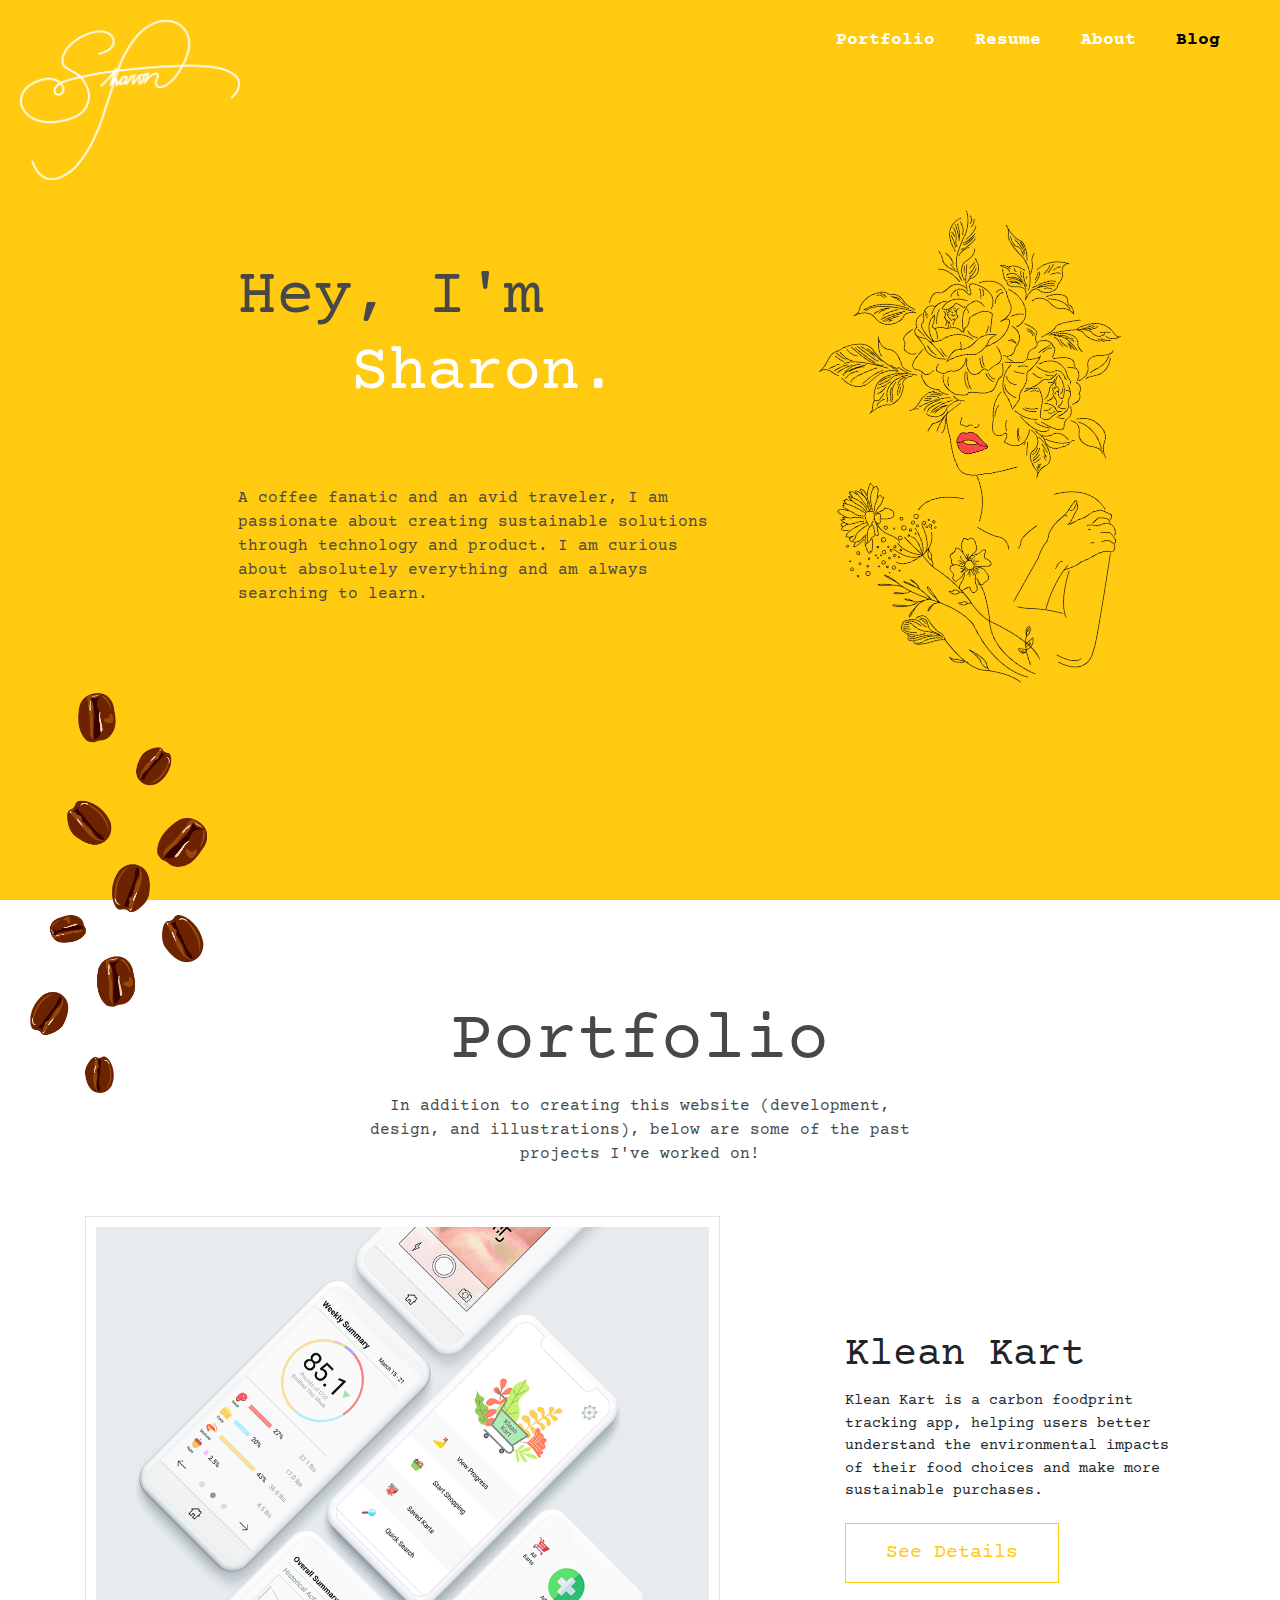
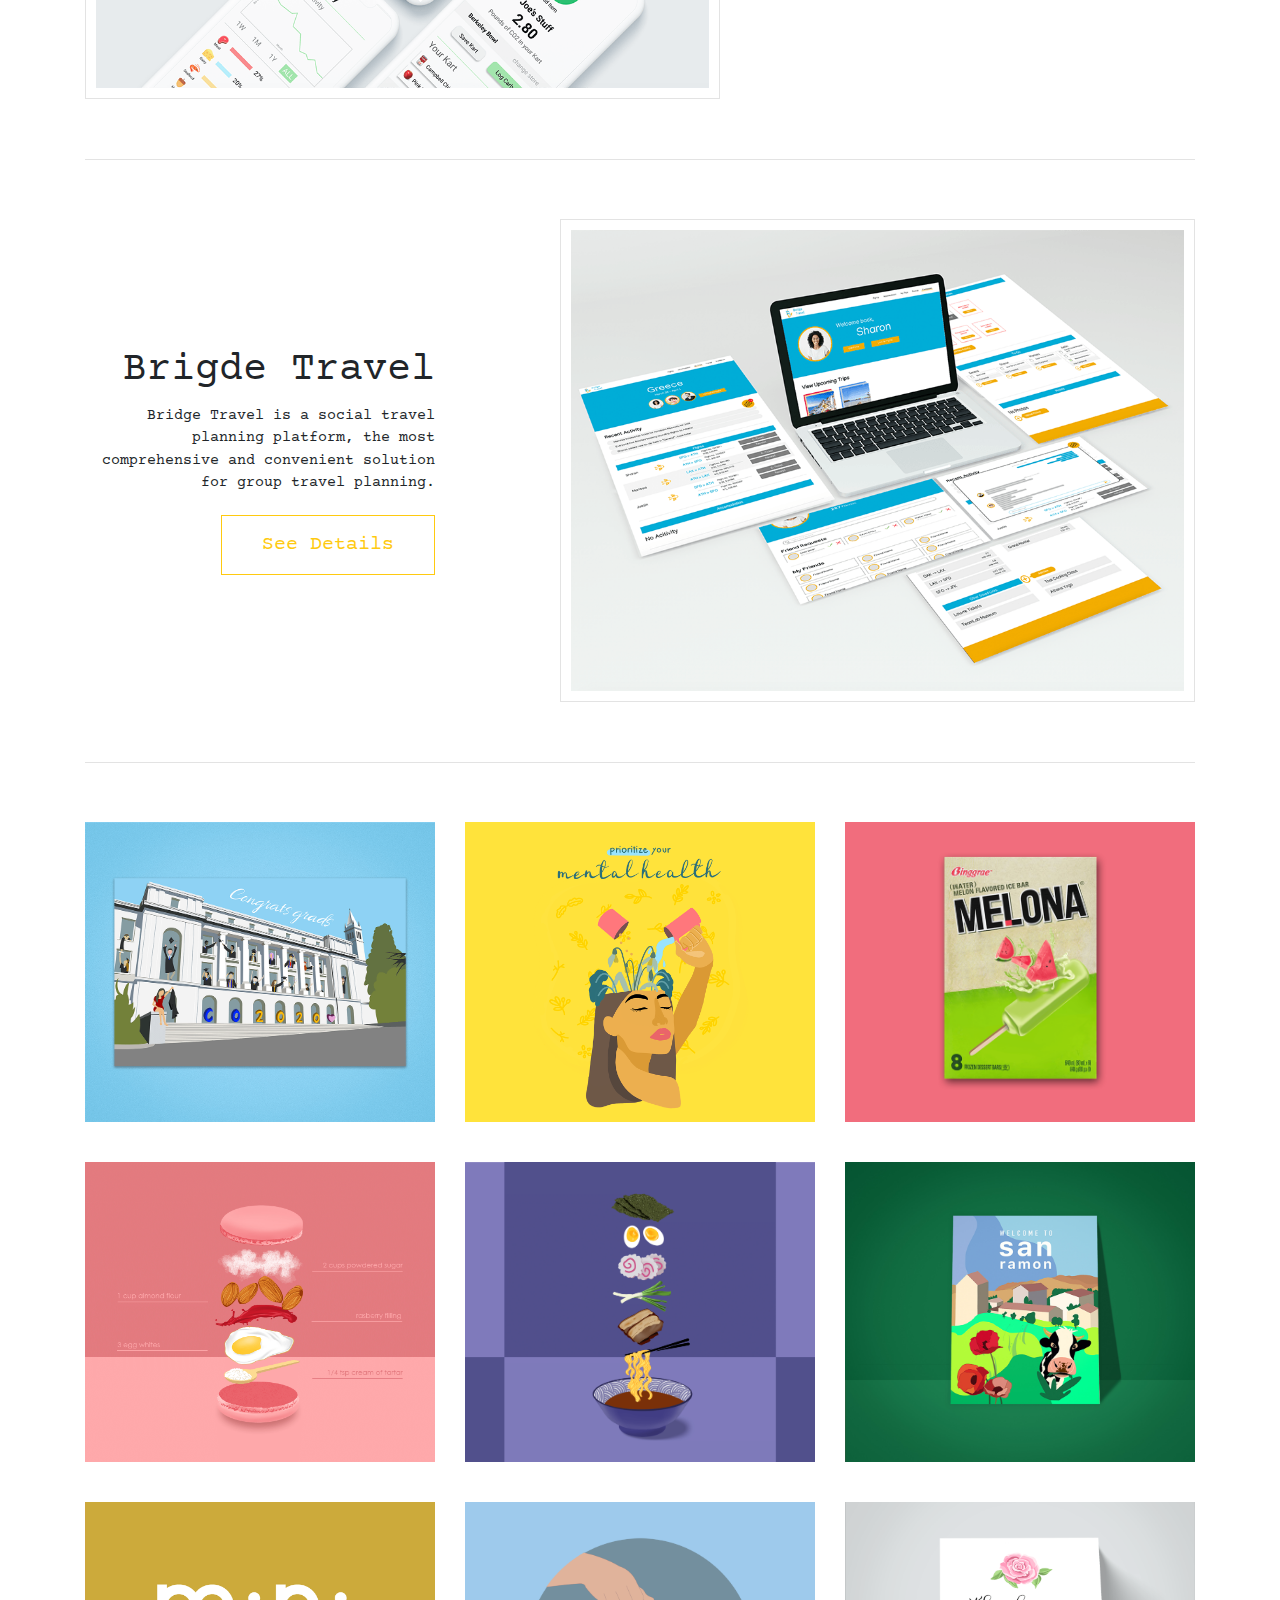
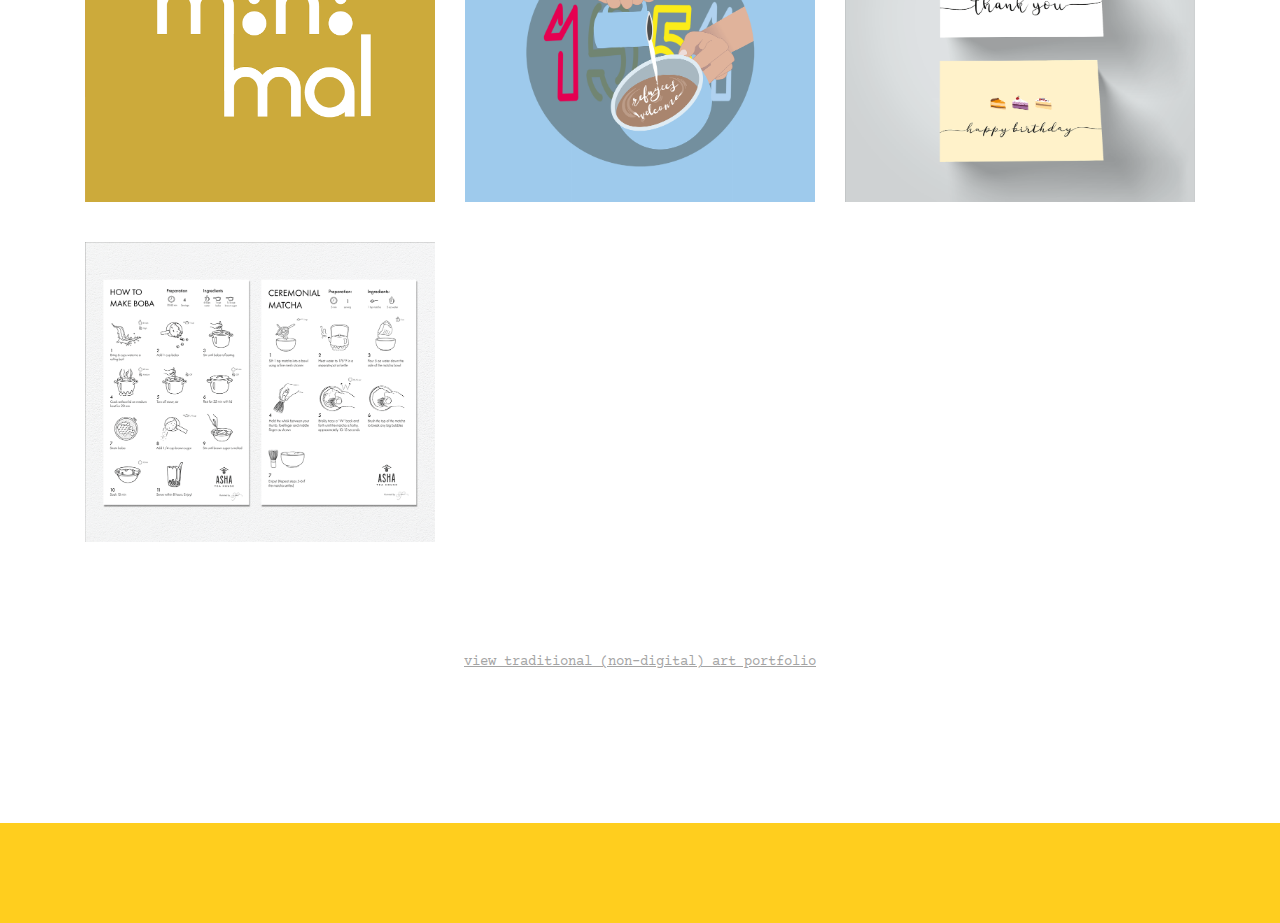
==== index.html @ 419890df "added blog link" ====
<DOCTYPE html>
  <html>
    <head>
      <!-- Global site tag (gtag.js) - Google Analytics -->
      <script async src="https://www.googletagmanager.com/gtag/js?id=UA-168068689-1"></script>
      <script>
        window.dataLayer = window.dataLayer || [];
        function gtag(){dataLayer.push(arguments);}
        gtag('js', new Date());

        gtag('config', 'UA-168068689-1');
      </script>

      <meta name="viewport" content="width=device-width, initial-scale=1.0">

      <link rel="icon" href="favicon.ico" type="image/x-icon">
      <link rel="stylesheet" href="style.css" type="text/css">

      <link href="https://fonts.googleapis.com/css2?family=Courier+Prime&display=swap" rel="stylesheet">
      <!-- font-family: 'Courier Prime', monospace; -->
      <link href="https://fonts.googleapis.com/css?family=Lustria&display=swap" rel="stylesheet">

      <link rel = "stylesheet" href = "https://maxcdn.bootstrapcdn.com/bootstrap/4.4.1/css/bootstrap.min.css">
      <script src="https://ajax.googleapis.com/ajax/libs/jquery/3.3.1/jquery.min.js"></script>
      <script src="app.js"></script>
      <title>Sharon Ye - Design Portfolio</title>
      <meta name="description" content="View Sharon Ye's projects, graphic designs, personal portfolio. Contact Sharon if your business needs design/consulting help! .Berkeley.NYC."/>
      <meta name="robots" content="noodp,noydir" />

    </head>
    <body>
      <a href = "./index.html" style="position: fixed; z-index: 200;"><img src="./images/cursivename.png" class = "cursivename"></a>

      <nav class="navbar navbar-dark fixed-top navbar-expand-md" style="background-color: #FFCA10; margin: 0; padding: 0; align-items: start; right:0;z-index:100;">
        <button class="navbar-toggler ml-auto justify-content-end" style="padding-top:1rem;padding-right:2rem; " type="button" data-toggle="collapse" data-target="#navbarNav" aria-controls="navbarNav" aria-expanded="false" aria-label="Toggle navigation">
            <span class="navbar-toggler-icon"></span>
        </button>
        <div class="navbar-collapse collapse w-100 justify-content-end collapseclass" id="navbarNav" style="padding-right:2rem; padding-left: 2rem; padding-top:1rem;background: #FFCA10; text-align: right;">
          <a href = "./index.html" class = "nav-item nav-link"><h3 class = "nav" style="justify-content: center;"> <span class="underline--magical"> Portfolio </span> </h3></a>
          <div class="dropdown-divider"></div>
          <a href = "./resume.html" class = "nav-item nav-link"><h3 class = "nav" style="justify-content: center;"> <span class="underline--magical"> Resume </span> </h3></a>
          <div class="dropdown-divider"></div>
          <a href = "./about.html" class = "nav-item nav-link"><h3 class = "nav" style="justify-content: center;"> <span class="underline--magical"> About </span> </h3></a>
          <div class="dropdown-divider"></div>
          <!-- <a href = "./blog.html" class = "nav-item nav-link active"><h3 class = "nav" style="justify-content: center;"> <span class="underline--magical"> Blog </span> </h3></a> -->
          <a href = "https://medium.com/@marketmate" target="_blank" class = "nav-item nav-link active"><h3 class = "nav nav_black" style="justify-content: center;"> <span class="underline--magical"> Blog </span> </h3></a>
          <div class="dropdown-divider"></div>
        </div>
      </nav>

      <div class="container-fluid landing">

        <div class="row landingrow">
          <div class="col-lg-2 col-xs-12"><br><br><br><br></div>
          <div class="col-lg-5 col-xs-12 resumewords">
            <h1 class = "landingtitle">Hey, I'm</h1>

            <div class = "changers">
              <span class="word">Sharon.</span>
              <span class="word">innovative.</span>
              <span class="word">creative.</span>
              <span class="word">flexible.</span>
            </div>

            <h1 class = "landingtext">A coffee fanatic and an avid traveler, I
              am passionate about creating sustainable solutions through technology and product.
               I am curious about absolutely everything and am
              always searching to learn.
              <br><br>
            </h1>
          </div>
          <div class="col-lg-4 col-xs-12 section_pic flower">
            <img src="./images/flowergirl.png" alt="Line art design of girl covered in flowers" class = "flowergirl">
          </div>
        </div>
      </div>

      <div class="coffee"><img src="./images/coffeebeans.png" alt="coffee beans" class="coffeebeans"></div>

      <div class = "portfolio-title">
        <h1 class = "title-text"> Portfolio </h1>
      </div>

      <div class = "container portfolio">
        <div class = "row portfolio-description">
          <div class = "col-3"></div>
          <div class = "col-6">
            <h1 class = "landingtext" style = "margin-top: 0 !important;"> In addition to creating this website (development, design, and illustrations),
              below are some of the past projects I've worked on!
            </h1>
          </div>
          <div class = "col-3"></div>
        </div>
      </div>



  <!-- THIS IS THE TRIAL THREE COLUMN STUFF -->
  <!-- THIS IS THE TRIAL THREE COLUMN STUFF -->
  <!-- THIS IS THE TRIAL THREE COLUMN STUFF -->

    <div class = "container" style = "margin-top: 2rem;">

      <div class = "row" style = "display: flex; justify-content: center;">
        <div class = "col-7">
          <img src = "./images/kleankart.png" alt="App design for a carbon foodprint tracking application." class = "project_photo">
        </div>
        <div class = "col-1 d-none d-md-block"></div>
        <div class = "col-4 project" style="align-items: flex-start;">
          <h2> Klean Kart </h2>
          <p class = "project_desc"> Klean Kart is a carbon foodprint tracking app,
           helping users better understand the environmental impacts of their food choices and make more
         sustainable purchases. </p>
          <div class="btn-contain">
          	<div class='btn-outline-contain'>
          	  <a class='btn-outline' href='./kleankart.html'>
          	    <span class="btn-outline-inner">See Details</span>
          	    <span class='line-1'></span>
          	    <span class='line-2'></span>
          	    <span class='line-3'></span>
          	    <span class='line-4'></span>
          	  </a>
          	</div>
          </div>
        </div>

        <!-- <div class = "line"></div> -->
      </div>
      <div class = "line"></div>

      <div class = "row" style = "display: flex; justify-content: center;">
        <div class = "col-4 project" style="align-items: flex-end; text-align: right;">
          <h2> Brigde Travel </h2>
          <p class = "project_desc"> Bridge Travel is a social travel planning platform,
            the most comprehensive and convenient solution for group travel planning.
          </p>
          <div class="btn-contain">
            <div class='btn-outline-contain'>
              <a class='btn-outline' href='./bridgetravel.html'>
                <span class="btn-outline-inner">See Details</span>
                <span class='line-1'></span>
                <span class='line-2'></span>
                <span class='line-3'></span>
                <span class='line-4'></span>
              </a>
            </div>
          </div>
        </div>
        <div class = "col-1 d-none d-md-block"></div>

        <div class = "col-7">
          <img src = "./images/bridgetravel.png" alt="Web design for a social travel planning platform." class = "project_photo">
        </div>
      </div>

      <div class = "line"></div>


    </div>

    <div class = "container potfolio_container">

      <div class = "row">
        <div class = "col-lg-4 col-xs-12">
          <img src = "./images/_wheeler.png" alt = "Graduation graphic for the class of 2020,
          who graduated without a ceremony in the midst of a global pandemic. Set in Wheeler Hall, Berekeley, Sharon's alma mater."
          class = "graphics">
        </div>
        <div class = "col-lg-4 col-xs-12">
          <img src = "./images/mentalhealth.png" alt = "Graphic displaying the importance of prioritizing mental health
          and taking time for self-healing." class = "graphics">
        </div>
        <div class = "col-lg-4 col-xs-12">
          <img src = "./images/_melona.png" alt = "The design for the packaging of a watermelon-flavored Melona bar.
          Melona is a brand of ice pops." class = "graphics">
        </div>
      </div>

      <div class = "row">
        <div class = "col-lg-4 col-xs-12">
          <img src = "./images/macarons.png" alt = "Graphic illustration of Sharon's favorite macarons recipe."
          class = "graphics">
        </div>
        <div class = "col-lg-4 col-xs-12">
          <img src = "./images/ramen.png" alt = "Graphic illustration of a ramen bowl." class = "graphics">
        </div>
        <div class = "col-lg-4 col-xs-12">
          <img src = "./images/_sanramon.jpg" alt = "Graphic designed for the City of San Ramon, Sharon's hometown." class = "graphics">
        </div>
      </div>

      <!-- <div class = "row">
        <div class = "col-lg-4 col-xs-12">
          <img src = "./images/stickers.png" alt = "" style = "width: 100%; height: auto; padding-bottom: 2rem;">
        </div>
        <div class = "col-lg-4 col-xs-12">
          <img src = "./images/_1951.png" alt = "" style = "width: 100%; height: auto; padding-bottom: 2rem;">
        </div>
        <div class = "col-lg-4 col-xs-12">
          <img src = "./images/minimal.png" alt = "" style = "width: 100%; height: auto; padding-bottom: 2rem;">
        </div>
      </div> -->

      <div class = "row">
        <div class = "col-lg-4 col-xs-12">
          <img src = "./images/minimal.png" alt = "Typography design of the word MINIMAL." class = "graphics">
        </div>
        <div class = "col-lg-4 col-xs-12">
          <img src = "./images/_1951.png" alt = "Client graphic designed for 1951 Coffee Company." class = "graphics">
        </div>
        <div class = "col-lg-4 col-xs-12">
          <img src = "./images/cards.png" alt = "Designs for Thank You and Happy Birthday cards." class = "graphics">
        </div>
      </div>

      <div class = "row">
        <div class = "col-lg-4 col-xs-12">
          <img src = "./images/asha.png" alt = "Client work for Asha Tea House." class = "graphics">
        </div>
        <!-- <div class = "col-lg-4 col-xs-12">
          <img src = "./images/_1951.png" alt = "Client graphic designed for 1951 Coffee Company."  class = "graphics">
        </div>
        <div class = "col-lg-4 col-xs-12">
          <img src = "./images/cards.png" alt = ""  class = "graphics">
        </div> -->
      </div>


    </div>

  <!-- END TRIAL THREE COLUMN STUFF -->
  <!-- END TRIAL THREE COLUMN STUFF -->
  <!-- END TRIAL THREE COLUMN STUFF -->




      <div class = "container" style = "display: flex; flex-direction: column;">

        <!-- <div class = "row imagerows">
          <div class = "col-8 imagecols">
            <img src = "./images/quarantine.png" class = "portfolio_img">
            <div class="card-body">
              <div class="card-title"> <b class = "imgtitle"> Quarantine in a Nutshell </b><br><br>
                Matcha lattes, hot cheetos, Netflix, Procreate, and other things
                I've been up to during this quarantine.
             </div>
            </div>
          </div>
        </div>

        <div class = "row imagerows">
          <div class = "col-8 imagecols">
            <img src = "./images/kleankart.png" class = "portfolio_img">
            <div class="card-body">
              <div class="card-title"> <b class = "imgtitle"> Klean Kart </b><br><br>
                Klean Kart is a carbon foodprint (carbon emissions from food) tracking app,
                 helping users better understand the environmental impacts of their food choices and make more
               sustainable purchases. <br><br>
               The app leverages Android's Mobile Vision API to scan barcodes of food items in grocery stores. The app
               subsequently identifies the food item and returns its associated carbon footprint. Users can also
               search for similar food items and compare footprints to make more economic choices without sacrifing their particular diet.
               By monitoring their food purchases, users can track how their carbon footprint has changed over time.
             </div>
            </div>
          </div>
        </div>



        <div class = "row imagerows">
          <div class = "col-8 imagecols">
            <img src = "./images/melonapink.jpg" class = "portfolio_img">
            <div class="card-body">
              <div class="card-title"> <b class = "imgtitle"> Watermelona </b><br><br>
                A crossover between a watermelon and a Melona ice cream bar. <br>(I'm surprised there is no
                watermelon flavored Melona bar yet, considering how fitting the name is)
             </div>
            </div>
          </div>
        </div>

        <div class = "row imagerows">
          <div class = "col-8 imagecols">
            <img src = "./images/wheeler.png" class = "portfolio_img">
            <div class="card-body">
              <div class="card-title"> <b class = "imgtitle">Graduation Series (1/2):</b> <br><br>
                -- Class of 2020 at Wheeler Hall, UC Berkeley -- <br><br>
                I wanted to create a graduation series (although only two pieces) to commemorate the end of a
                very important chapter of my life. My last semester in college and graduation was very unusual due to the
                COVID-19 pandemic. In this piece, a bunch of graduates are celebrating while "social-distancing" (hence the
                different windows). The building is Wheeler Hall, an iconic building at UC Berkeley. Of course,
                the camponile, the heart and soul of Berkeley campus, also has to make an appearance (top right).
             </div>
            </div>
          </div>
        </div>

        <div class = "row imagerows">
          <div class = "col-4 imagecols">
            <img src = "./images/grad.png" class = "portfolio_img">
            <div class="card-body">
              <div class="card-title"> <b class = "imgtitle">Graduation Series (2/2):</b> <br><br>
                -- Self Grad Portrait -- <br><br>
                This is a self-portrait of me in my graduation stole, enjoying a nice glass of wine. Go Bears!
              </div>
            </div>
          </div>
          <div class = "col-4 imagecols">
            <img src = "./images/sanramon2.jpg" class = "portfolio_img">
            <div class="card-body">
              <div class="card-title"><b class = "imgtitle">San Ramon</b> <br><br>
                San Ramon is a charming little town of mostly hills, cows, and neighborhoods. There are only a few stores
                and even less entertainment and activities (this is changing recently though!),
                but as the city I grew up in, San Ramon means home. This is a little graphic inspired by a photo
                I took on top of one of the hills.
              </div>
            </div>
          </div>
        </div>

        <div class = "row imagerows">
          <div class = "col-8 imagecols">
            <img src = "./images/bridgetravel.png" class = "portfolio_img">
            <div class="card-body">
              <div class="card-title"> <b class = "imgtitle"> Bridge Travel </b><br><br>
                Bridge Travel is a social travel planning platform. Friends create groups where they can
                compile, coordinate, and collaborate on all travel details (flights, hotels, activities, etc.)
                on one convenient platform. <br><br>
                Current travel planning tools make it difficult to plan group trips. People need to
                coordinate flights, accomodations, activities, itineraries, and everything else across scattered
                conversations and emails. It's also hard to keep each other accountable for booking.
                Bridge Travel is a social platform that solves this problem.
                Plan conveniently with tools such as reminders, to-do lists, ticket compilations,
                group messages, and direct flight/hotel bookings.
             </div>
            </div>
          </div>
        </div>

        <div class = "row imagerows">
          <div class = "col-4 imagecols">
            <img src = "./images/nightowl.png" class = "portfolio_img">
            <div class="card-body">
              <div class="card-title"> <b class = "imgtitle">Morning/Night Series (1/2):</b> <br><br>
                -- Night Owl -- <br><br>
                (my spirit personality)
              </div>
            </div>
          </div>
          <div class = "col-4 imagecols">
            <img src = "./images/earlybird.png" class = "portfolio_img">
            <div class="card-body">
              <div class="card-title"><b class = "imgtitle">Morning/Night Series (2/2):</b> <br><br>
                -- Early Bird -- <br><br>
                (the spirit personality I wish I had)
              </div>
            </div>
          </div>
        </div> -->


        <!-- <div class = "row" id="traditionallink">view my traditional (non-digital) art portfolio</div> -->
        <a href="javascript:;"><div class = "row" id="traditionallink" data-text-swap="hide traditional (non-digital) art portfolio"
        data-text-original="view traditional (non-digital) art portfolio">
        view traditional (non-digital) art portfolio</div></a>
        <div class = "row" id = "trad_show" style="display: none;">
          <div class = "col-1"></div>
          <div class = "col trad_portfolio">
            <img class = "tradart" src = "./images/brushportrait.jpg">
            <img class = "tradart" src = "./images/tree.jpg">
            <img class = "tradart" src = "./images/wave.jpg">
            <img class = "tradart" src = "./images/drip.jpg">
            <img class = "tradart" src = "./images/mist.jpg">
            <img class = "tradart" src = "./images/underwater.jpg">
            <img class = "tradart" src = "./images/sink.jpg">
            <img class = "tradart" src = "./images/bottles.jpg">
          </div>
          <div class = "col-1"></div>

        </div>


      </div>


      <!-- FOOTERRRRRRRRRRR -->
      <div class = "container-fluid footer"></div>

      <script src="https://ajax.googleapis.com/ajax/libs/jquery/3.3.1/jquery.min.js"></script>
      <script src="https://cdnjs.cloudflare.com/ajax/libs/popper.js/1.12.9/umd/popper.min.js"></script>
      <script src="https://maxcdn.bootstrapcdn.com/bootstrap/4.0.0/js/bootstrap.min.js"></script>
    </body>
    <script async src="https://pagead2.googlesyndication.com/pagead/js/adsbygoogle.js?client=ca-pub-4059947701901327"
     crossorigin="anonymous"></script>
  </html>
---- style.css ----
body, html {
  font-family: 'Courier Prime', monospace !important;
  height: 100%;
  scroll-behavior: smooth;
  font-size: 20px;
}

@media all and (min-width: 992px) {
  body, html {
      font-size: 20px;
  }

}


@media all and (max-width: 992px) {
  body, html {
      font-size: 14px;
  }
  .section_pic {
    align-items: center !important;
  }
  .aboutme {
    margin: 5rem 25% 0 25%;
  }
  .resumewords {
    text-align: center;
    margin: 0 25% 0 25%;
  }

}

@media all and (max-width: 768px) {
  body, html {
      font-size: 14px;
  }
  .section_pic {
    align-items: center !important;
    margin: 0 !important;
    /* display: none !important; */
  }
  .flower {
    display: none !important;
  }
  .aboutme {
    margin: 5rem 15% 0 15%;
  }
  .resumewords {
    text-align: center;
    margin: 0 5% 0 5%;
  }
  .landingtitle {
    font-size: 3rem !important;
  }
  .word {
    font-size: 3rem !important;
  }

  .coffee {
    display: none;
  }

  .project_desc {
    display: none;
  }

  .resume_title {
    font-size: 10vw !important;
  }
  .bearpic {
    width: 10rem !important;
    height: 10rem !important;
  }
  .section_titles {
    font-size: 2rem !important;
  }
  .card-body {
    display: none !important;
  }
  .portfolio_img {
      opacity: 1 !important;
  }
  .btn-outline {
    padding: 0.7rem !important;
  }
  .potfolio_container {
    padding-left: 6rem !important;
    padding-right: 6rem !important;
  }

}


p {
  font-size: 0.75rem;
}
/* ~~~~~~~~~~~~~~~~~~~~~~~~ HOME PAGE !! ~~~~~~~~~~~~~~~~~~~~~~~~ */
/* ~~~~~~~~~~~~~~~~~~~~~~~~ HOME PAGE !! ~~~~~~~~~~~~~~~~~~~~~~~~ */
/* ~~~~~~~~~~~~~~~~~~~~~~~~ HOME PAGE !! ~~~~~~~~~~~~~~~~~~~~~~~~ */
/* ~~~~~~~~~~~~~~~~~~~~~~~~ HOME PAGE !! ~~~~~~~~~~~~~~~~~~~~~~~~ */

.landing {
  height: 100%;
  display: flex;
  flex-direction: column;
  background-color: #FFCA10;
  overflow: hidden;
}

.landingrow {
  display: flex;
  align-items: center;
  flex-grow: 1;
  /* max-width: 100%; */
  width: 100% !important;
  align-items: center !important;
  margin: 0 !important
}

.landingtitle {
  /* font-size: 3.5rem; */
  font-size: 5vw;
  color: #484848;
}
.landingtext {
  font-size: 0.8rem;
  color: #484848;
  margin-top: 7rem;
  line-height: 1.2rem;
}

.nav {
  font-size: 0.9rem;
  color: white;
  font-weight: bold;
  transition: 0.3s;
}

.underline--magical {
  background-image: linear-gradient(120deg, #31393C 0%, #31393C 100%);
  background-repeat: no-repeat;
  background-size: 100% 0em;
  background-position: 0 100%;
  transition: background-size 0.25s ease-in;
}
.underline--magical:hover{
  background-size: 100% 20%;
}
.navlinks{
  text-decoration: none;
  color: white;
  margin-right: 2rem;
}

.navlinks:hover{
  text-decoration: none;
  color: white;
}


.cursivename {
  margin-top: 1rem;
  margin-left: 1rem;
  width: 11rem;
  height: auto;
  transition: 0.3s;
}
.flowergirl {
  height: 23.5rem;
  width: auto;
  margin-top: -2.75px;
  margin-left: 1rem;
  -webkit-transform: scaleX(-1);
  transform: rotate(-15deg) scaleX(-1);
}
.coffeebeans{
  height: 20rem;
  margin-top: -100%;
  margin-left: 1.5rem;
}
.coffee{
  position: absolute;
}

/* word that changes */
.letter {
  display: inline-block;
  position: relative;
  float: left;
  transform: translateZ(1.25rem);
  transform-origin: 50% 50% 1.25rem;
}

.letter.out {
  transform: rotateX(90deg);
  transition: transform 0.32s cubic-bezier(0.55, 0.055, 0.675, 0.19);
}

.letter.behind {
  transform: rotateX(-90deg);
}

.letter.in {
  transform: rotateX(0deg);
  transition: transform 0.38s cubic-bezier(0.175, 0.885, 0.32, 1.275);
}
.word {
  position: absolute;
  opacity: 0;
  /* left:0; */
  /* font-size: 4rem; */
  font-size: 5vw;
  color: white;
  margin-top: -1rem;
}
.changers {
  width: 100%;
  text-align: center !important;
  display: flex;
  justify-content: center !important;
}
/* word that changes */

/* ~~~~~~~~~~~~~ END OF LANDING ~~~~~~~~~~~~~ */

.portfolio-title {
  margin-top: 5rem;
  width: 100%;
  display: flex;
  justify-content: center;
}
.title-text {
  font-size: 3.5rem;
  color: #484848;
}
.portfolio-description {
  text-align: center;
}

.portfolio_img {
  max-width: 100%;
  transition: opacity 0.2s ease-in-out;
}

.graphics {
  width: 100%;
  height: auto;
  padding-bottom: 2rem;
}

.card-body::-webkit-scrollbar {
    display: none;
}

.imagerows {
  display: flex;
  justify-content: center;
  margin-top: 1.5rem;
  margin-right: 0 !important;
}

.imagecols {
  display: flex;
  align-items: flex-start;
}

.imagecols2 {
  display: flex;
  flex-direction: column;
}

.card-body {
    display: flex;
    position: absolute;
    justify-content: center;
    /* margin-left: -100%; */
    height: 100%;
    text-align: center;
    overflow-y: scroll;
    overflow-x: hidden;
}

.card-title {
    font-size: 0.75rem;
    color: #4d4d4d;
    visibility: hidden;
    transition-delay: 0s;
    height: 100%;
    /* overflow: scroll; */
    padding: 2.5rem;
}


.imagecols:hover .portfolio_img {
    opacity: .2;
}

.imagecols:hover .card-body .card-title {
    visibility: visible;
    transition-delay: 0.25s;
}

.imgtitle {
  font-size: 1.25rem !important;
}

#traditionallink {
  font-size: .7rem;
  color: #A4A4A4;
  margin-top: 3.5rem;
  display: flex;
  justify-content: center;
  text-decoration: underline;
}

.trad_portfolio {
  display: flex;
  flex-wrap: wrap;
  justify-content: center;
}
.tradart {
  height: 9rem;
  margin: 0.3rem;
}




.project {
  display: flex;
  flex-direction: column;
  justify-content: center;
}
.project_photo {
  /* box-shadow: 0 4px 8px 0 rgba(0, 0, 0, 0.2), 0 6px 20px 0 rgba(0, 0, 0, 0.19); */
  border: 1px solid #E3E3E3;
  padding: 0.5rem;
  width: 100%;
  height: auto;
}
.line {
  width: 100%;
  height: 0.01rem;
  background-color: #E3E3E3;
  margin-top: 3rem;
  margin-bottom: 3rem;
}
.btn-outline-contain {
  text-align: center;
}

.btn-outline {
  text-align: center;
  text-decoration: none;
  outline: none;
  cursor: pointer;
  position: relative;
  border: 1px solid #FFCA10;
  color: #FFCA10;
  padding: 0.7rem 2rem 0.7rem 2rem;
  display: inline-block;
  /* -webkit-transition: .5s ease-in-out; */
  /* -moz-transition: .5s ease-in-out; */
  /* -o-transition: .5s ease-in-out; */
  /* transition: .5s ease-in-out; */
}

.btn-outline:hover {
  text-decoration: none;
  color: #FFCA10;
}
.btn-outline:hover .btn-outline-inner {
  font-weight:bold;
  color: #FFCA10;
  /* -webkit-transition: .5s ease-in-out; */
  /* -moz-transition: .5s ease-in-out; */
  /* -o-transition: .5s ease-in-out; */
  /* transition: .5s ease-in-out; */
}
.btn-outline:hover .line-1 {animation: outline1 2s infinite ease-in-out;}
.btn-outline:hover .line-2 {animation: outline2 2s infinite ease-in-out;}
.btn-outline:hover .line-3 {animation: outline3 2s infinite ease-in-out;}
.btn-outline:hover .line-4 {animation: outline4 2s infinite ease-in-out;}
.line-1 {
	content: "";
	display: block;
	position: absolute;
	width: 3px;
	background-color: #FFCA10;
	left: 0;
	bottom: 0;
}
.line-2 {
  content: "";
  display: block;
  position: absolute;
  height: 3px;
  background-color: #FFCA10;
  left: 0;
  top: 0;
}
.line-3 {
  content: "";
  display: block;
  position: absolute;
  width: 3px;
  background-color: #FFCA10;
  right: 0;
  top: 0;
}
.line-4 {
  content: "";
  display: block;
  position: absolute;
  height: 3px;
  background-color: #FFCA10;
  right: 0;
  bottom: 0;
}
@keyframes outline1 {
  0% {height: 100%; bottom: 0;}
  54% {height: 0; bottom: 100%;}
  55% {height: 0; bottom: 0;}
  100% {height: 100%; bottom: 0;}
}
@keyframes outline2 {
  0% {width: 0;left: 0;}
  50% {width: 100%; left: 0;}
  100% {width: 0; left: 100%;}
}

@keyframes outline3 {
  0% {height: 100%; top: 0;}
  54% {height: 0; top: 100%;}
  55% {height: 0; top: 0;}
  100% {height: 100%; top: 0;}
}

@keyframes outline4 {
  0% { width: 0; right: 0;}
  55% {width: 100%; right: 0;}
  100% {width: 0; right: 100%;}
}


/* ~~~~~~~~~~~~~~~~~~~~~~~~ HOME PAGE !! ~~~~~~~~~~~~~~~~~~~~~~~~ */
/* ~~~~~~~~~~~~~~~~~~~~~~~~ HOME PAGE !! ~~~~~~~~~~~~~~~~~~~~~~~~ */
/* ~~~~~~~~~~~~~~~~~~~~~~~~ HOME PAGE !! ~~~~~~~~~~~~~~~~~~~~~~~~ */
/* ~~~~~~~~~~~~~~~~~~~~~~~~ HOME PAGE !! ~~~~~~~~~~~~~~~~~~~~~~~~ */

/* ~~~~~~~~~~~~~~~~~~~~~~~~ RESUME PAGE !! ~~~~~~~~~~~~~~~~~~~~~~~~ */
/* ~~~~~~~~~~~~~~~~~~~~~~~~ RESUME PAGE !! ~~~~~~~~~~~~~~~~~~~~~~~~ */
/* ~~~~~~~~~~~~~~~~~~~~~~~~ RESUME PAGE !! ~~~~~~~~~~~~~~~~~~~~~~~~ */
/* ~~~~~~~~~~~~~~~~~~~~~~~~ RESUME PAGE !! ~~~~~~~~~~~~~~~~~~~~~~~~ */
.landing_r {
  height: 100%;
  display: flex;
  flex-direction: column;
  background-color: #4192E9;
}

.resumelanding {
  width: 20rem;
  margin-top: -1.5rem;
  height: 20rem;
}

.floatarrow {
  animation: floata 2s ease-in-out infinite;
  color:#8DC2FC;
  width: 100%;
  text-align: center;
  font-size: 0.75rem;
  /* text-shadow: white 0px 0px 30px; */
}

@keyframes floata {
  0% {
    transform: translatey(0rem);
  }
  50% {
    transform: translatey(-1rem);
  }
  100% {
    transform: translatey(0rem);
  }
}

.resume_title {
  font-size: 3.5rem;
  color: white;
}

.resume_description {
  color: white;
  font-size: 0.8rem;
}
.section_titles {
  font-size: 2.5rem;
  color: #484848;
}
.section {
  display: flex;
  align-items: flex-start;
  flex-direction: column;
}

.experiences {
  margin-top: 5rem;
  overflow-x: hidden;

}
.bearpic {
  width: 14rem;
  height: 14rem;
}
.section_text {
  text-align: left;
  color: #484848;
}
.section_pic {
  display: flex;
  align-items: flex-end;
  flex-direction: column;
  text-align: right;
}
.section_pic_bear {
  display: flex;
  align-items: flex-end;
  flex-direction: column;
  text-align: right;
  justify-content: center;
}
.section_divider {
  width: 100%;
  transform: rotate(3deg);
}
.dividerrow {
  margin-top: -1.5rem;
}
.experience_titles {
  font-size: 1.25rem;
  color: #F9B5AA;
}

.descriptions {
  text-align: left;
  font-size: 0.65rem;
}
.keywords {
  color: #F9B5AA;
}
.role {
  font-size: 0.85rem;
  font-style: italic;
  color: #C4C4C4;
  text-align: right;
}
.skills {
  font-size: 0.65rem;
  color: #484848;
}
.progress {
  height: 0.8rem !important;
}

/* ~~~~~~~~~~~~~~~~~~~~~~~~ RESUME PAGE !! ~~~~~~~~~~~~~~~~~~~~~~~~ */
/* ~~~~~~~~~~~~~~~~~~~~~~~~ RESUME PAGE !! ~~~~~~~~~~~~~~~~~~~~~~~~ */
/* ~~~~~~~~~~~~~~~~~~~~~~~~ RESUME PAGE !! ~~~~~~~~~~~~~~~~~~~~~~~~ */
/* ~~~~~~~~~~~~~~~~~~~~~~~~ RESUME PAGE !! ~~~~~~~~~~~~~~~~~~~~~~~~ */

/* ~~~~~~~~~~~~~~~~~~~~~~~~ ABOUT PAGE !! ~~~~~~~~~~~~~~~~~~~~~~~~ */
/* ~~~~~~~~~~~~~~~~~~~~~~~~ ABOUT PAGE !! ~~~~~~~~~~~~~~~~~~~~~~~~ */
/* ~~~~~~~~~~~~~~~~~~~~~~~~ ABOUT PAGE !! ~~~~~~~~~~~~~~~~~~~~~~~~ */
/* ~~~~~~~~~~~~~~~~~~~~~~~~ ABOUT PAGE !! ~~~~~~~~~~~~~~~~~~~~~~~~ */

.landing_a {
  display: flex;
  flex-direction: column;
  background-color: white;
}

.nav_black {
  color: black !important;
}

.fa {
  /* padding: 0.6rem; */
  width: 2rem;
  height: 2rem;
  text-align: center;
  text-decoration: none;
  border-radius: 50%;
  margin-left: 1rem;
  margin-right: 1rem;
  margin-top: 1rem;

  vertical-align: middle;
  line-height: 2rem !important;
}

.fa:hover {
    opacity: 0.7;
    color: white !important;
    text-decoration: none;
}

.fa-google {
  background: #FF4B4B;
  color: white !important;
}
.fa-linkedin {
  background: #5FAFFF;
  color: white !important;
}
.fa-instagram {
  background: #FFB15F;
  color: white !important;
}
.fa-facebook {
  background: #4C7DFF;
  color: white !important;
}

.contactlinks:hover{
  text-decoration: none;
  color: white;
}


/* floating thing in about */
.floating {
  margin-top: 1rem;
  width: 17.5rem;
}

.floating p {
  transform: translatey(0rem);
  animation: float 5s ease-in-out infinite;
  mix-blend-mode: multiply;
  text-align: center;
  font-weight: bold;
  font-size: 0.9rem;
  color: white;
  background-color: #FFCE1E;
  border-radius: 0.55rem;
  box-shadow: 1rem 1rem #BAAB98;
  height: 2.5rem;
  display: flex;
  align-items: center;
  justify-content: center;
}
.floating p:after {
  transform: translatey(0rem);
  animation: float2 5s ease-in-out infinite;
  content: ".";
  font-weight: bold;
  -webkit-text-fill-color: #FFCE1E;
  text-shadow: 1.1rem 1.1rem #B0A3A7;
  text-align: left;
  font-size: 2.75rem;
  width: 2.75rem;
  height: .55rem;
  line-height: 1.5rem;
  border-radius: .55rem;
  background-color: #FFCE1E;
  position: absolute;
  display: block;
  bottom: -1.5rem;
  left: 0;
  box-shadow: 1.1rem 1.1rem #BAAB98;
  z-index: -2;
}

@keyframes float {
  0% {
    transform: translatey(0rem);
  }
  50% {
    transform: translatey(1rem);
  }
  100% {
    transform: translatey(0rem);
  }
}

@keyframes float2 {
  0% {
    line-height: 1.5rem;
    transform: translatey(0rem);
  }
  55% {
    transform: translatey(-1rem);
  }
  60% {
    line-height: 0.5rem;
  }
  100% {
    line-height: 1.5rem;
    transform: translatey(0rem);
  }
}


/* ~~~~~~~~~~~~~~~~~~~~~~~~ KLEAN KART PROJECT PAGE !! ~~~~~~~~~~~~~~~~~~~~~~~~ */
/* ~~~~~~~~~~~~~~~~~~~~~~~~ KLEAN KART PROJECT PAGE !! ~~~~~~~~~~~~~~~~~~~~~~~~ */
/* ~~~~~~~~~~~~~~~~~~~~~~~~ KLEAN KART PROJECT PAGE !! ~~~~~~~~~~~~~~~~~~~~~~~~ */
/* ~~~~~~~~~~~~~~~~~~~~~~~~ KLEAN KART PROJECT PAGE !! ~~~~~~~~~~~~~~~~~~~~~~~~ */
.project_landing {
  padding-top: 11rem;
  width: 100%;
  display: flex;
  align-items: center;
  flex-direction: column;
}

.project_row {
  display: flex;
  justify-content: center;
  text-align: center;
  align-items: center;
}

.detail_icon {
  height: 1rem;
  width: 1rem;
}
.tooltip-inner {
  background-color: #FFCA10 !important;
  color: #FFCA10 ;
  font-size: 0.8rem;
}
.tooltip .arrow:before {
    border-top-color: #FFCA10 !important;
}

.tooltip .tooltip-inner {
    background-color: #FFCA10;
}
.project_sectiontitle {
  display: flex;
  width: 100%;
  color: #CDCDCD;
  margin-top: 4rem;
  margin-bottom: 1rem;
}
.project_section {
  line-height: 1.5rem;
}
ul {
  list-style-type: circle;
}
.projectimages {
  width: 100%;
  padding-top: 3rem;
}

.prototype {
    height:20rem;
    width:auto;
    display: flex;
    align-items: center;
    justify-content: center;
}
.prototype > video {
    max-width: 100%;
    max-height: 100%;
}



/* /////////////// footer /////////////// */
.footer {
  margin-top: 7.5rem;
  height: 5rem;
  width: 100%;
  background-color: #FFCE1E;
}
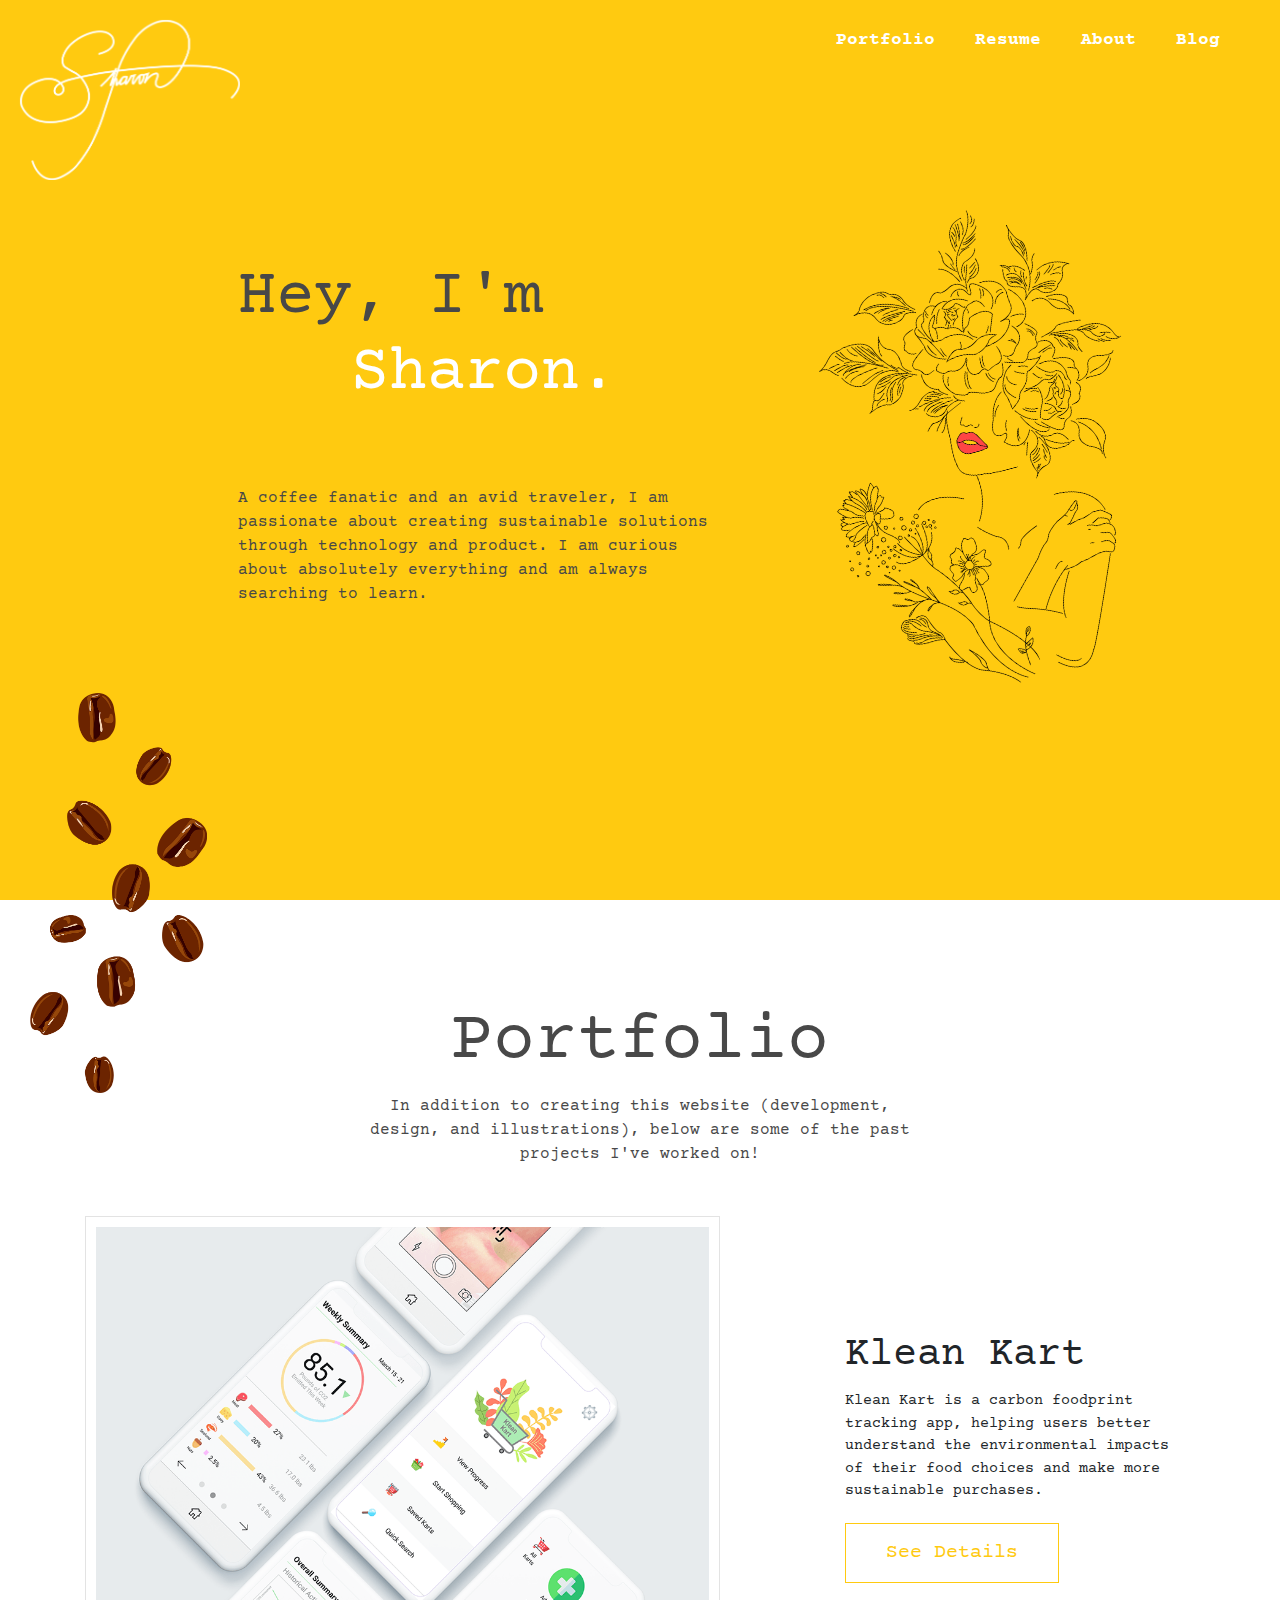
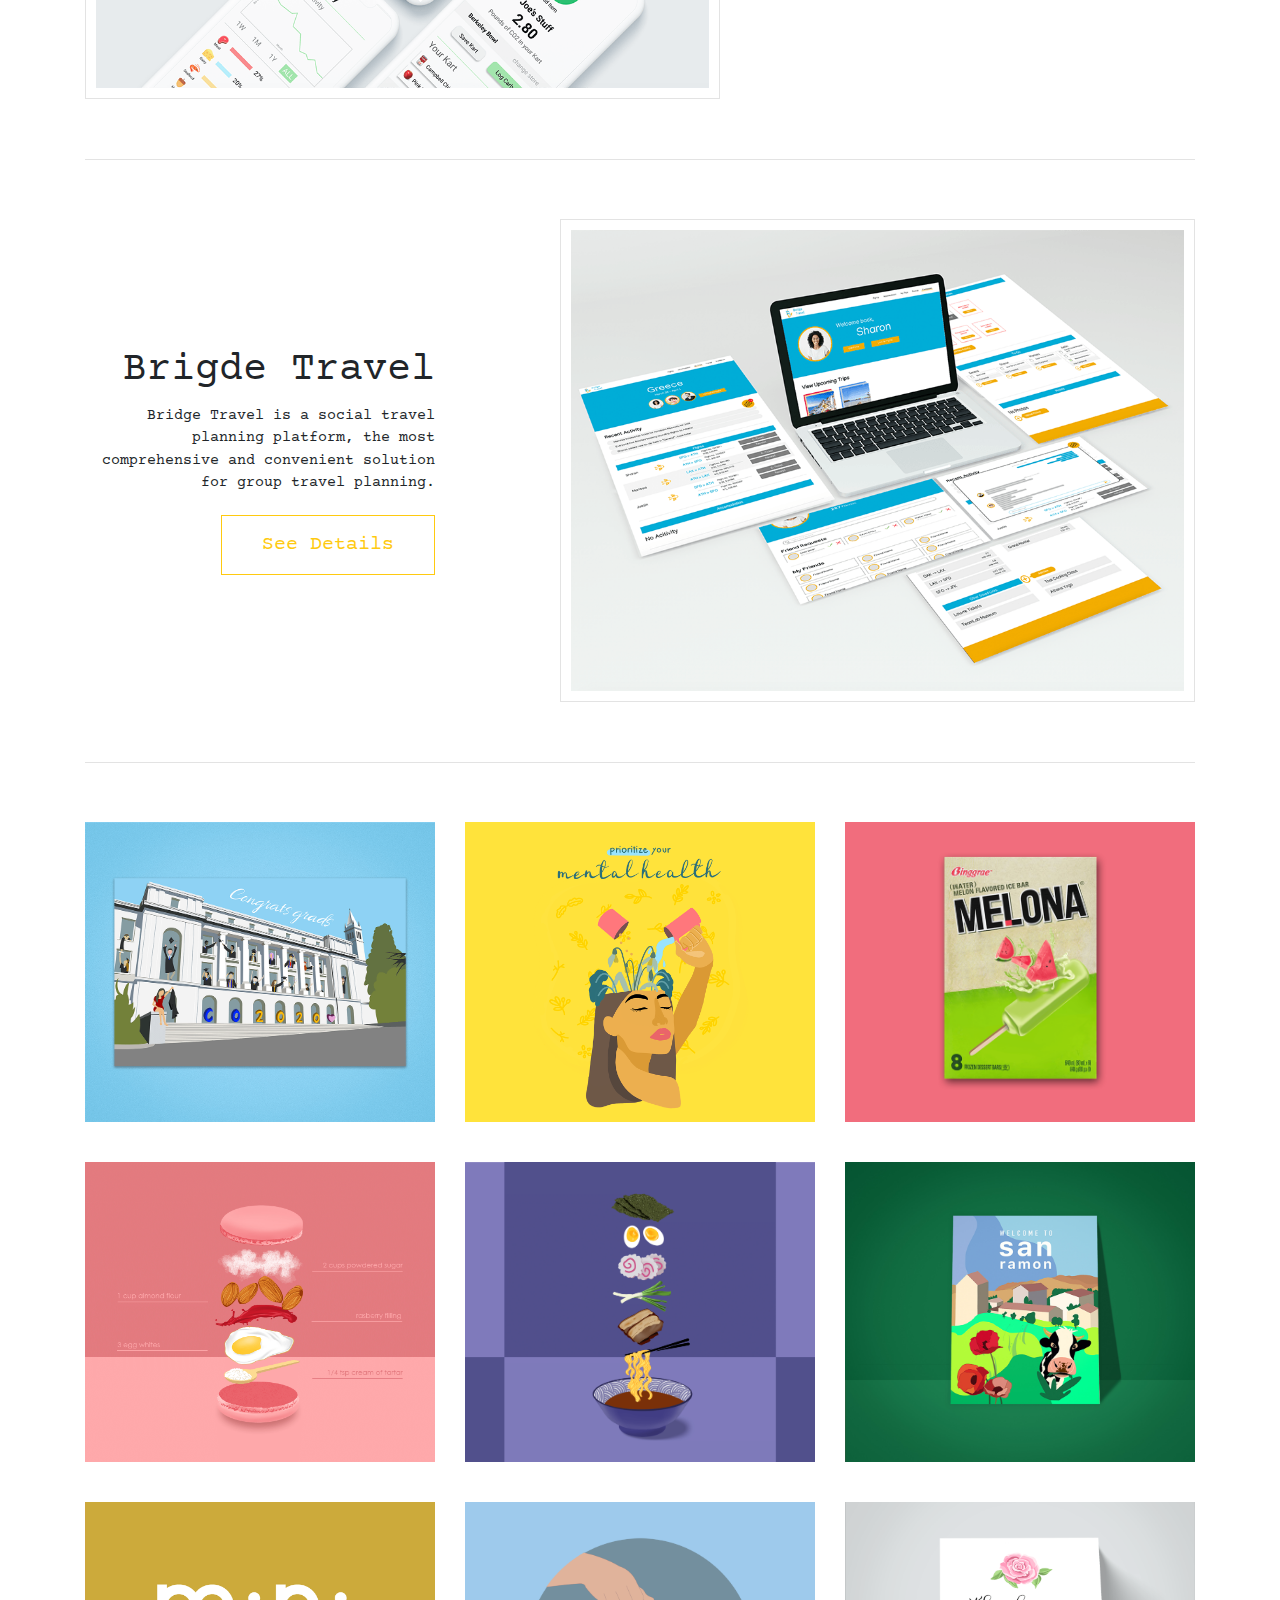
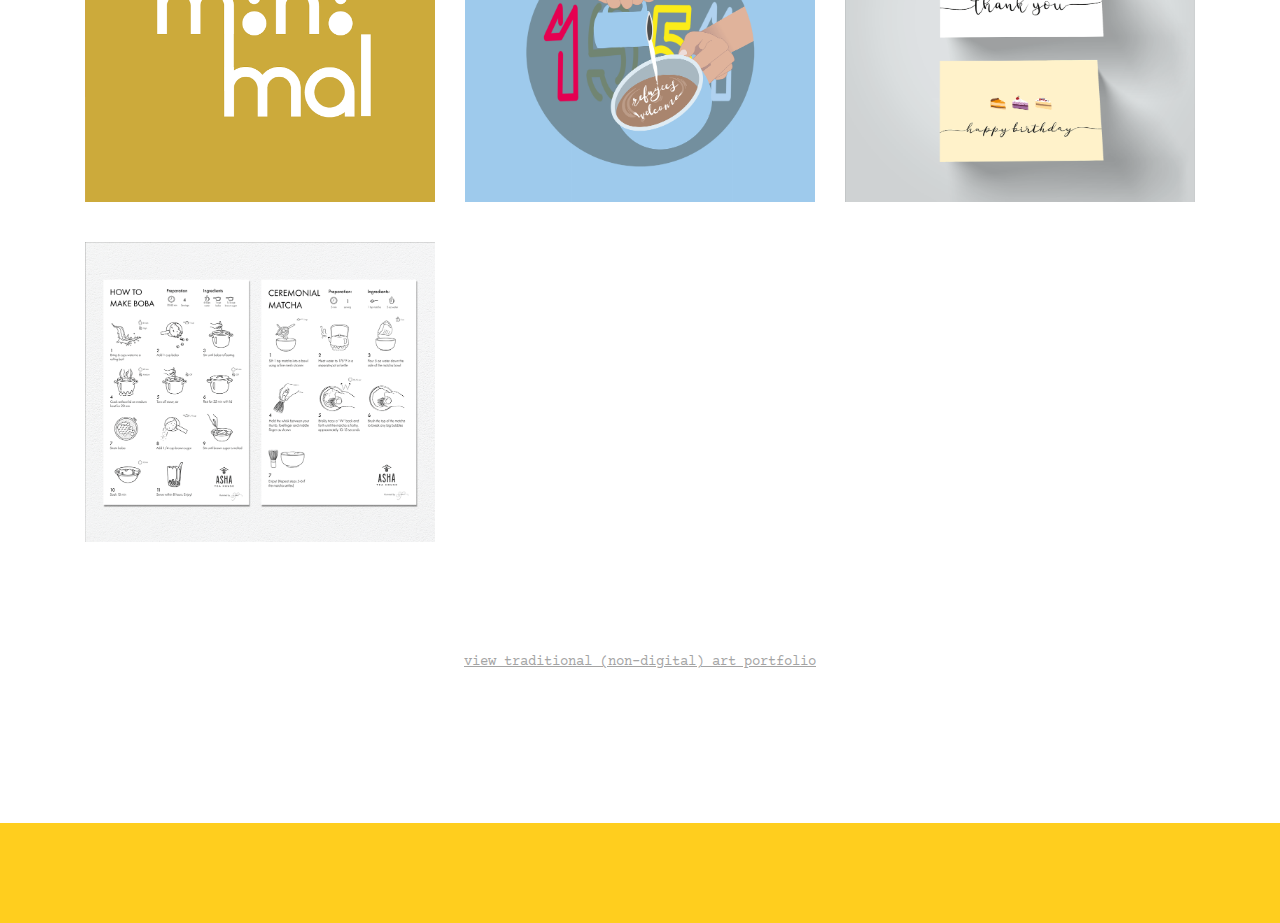
==== commit ad357128: "fixed blog links" ====
--- a/index.html
+++ b/index.html
@@ -43,7 +43,7 @@
           <a href = "./about.html" class = "nav-item nav-link"><h3 class = "nav" style="justify-content: center;"> <span class="underline--magical"> About </span> </h3></a>
           <div class="dropdown-divider"></div>
           <!-- <a href = "./blog.html" class = "nav-item nav-link active"><h3 class = "nav" style="justify-content: center;"> <span class="underline--magical"> Blog </span> </h3></a> -->
-          <a href = "https://medium.com/@marketmate" target="_blank" class = "nav-item nav-link active"><h3 class = "nav nav_black" style="justify-content: center;"> <span class="underline--magical"> Blog </span> </h3></a>
+          <a href = "https://medium.com/@marketmate" class = "nav-item nav-link active"><h3 class = "nav" style="justify-content: center;"> <span class="underline--magical"> Blog </span> </h3></a>
           <div class="dropdown-divider"></div>
         </div>
       </nav>
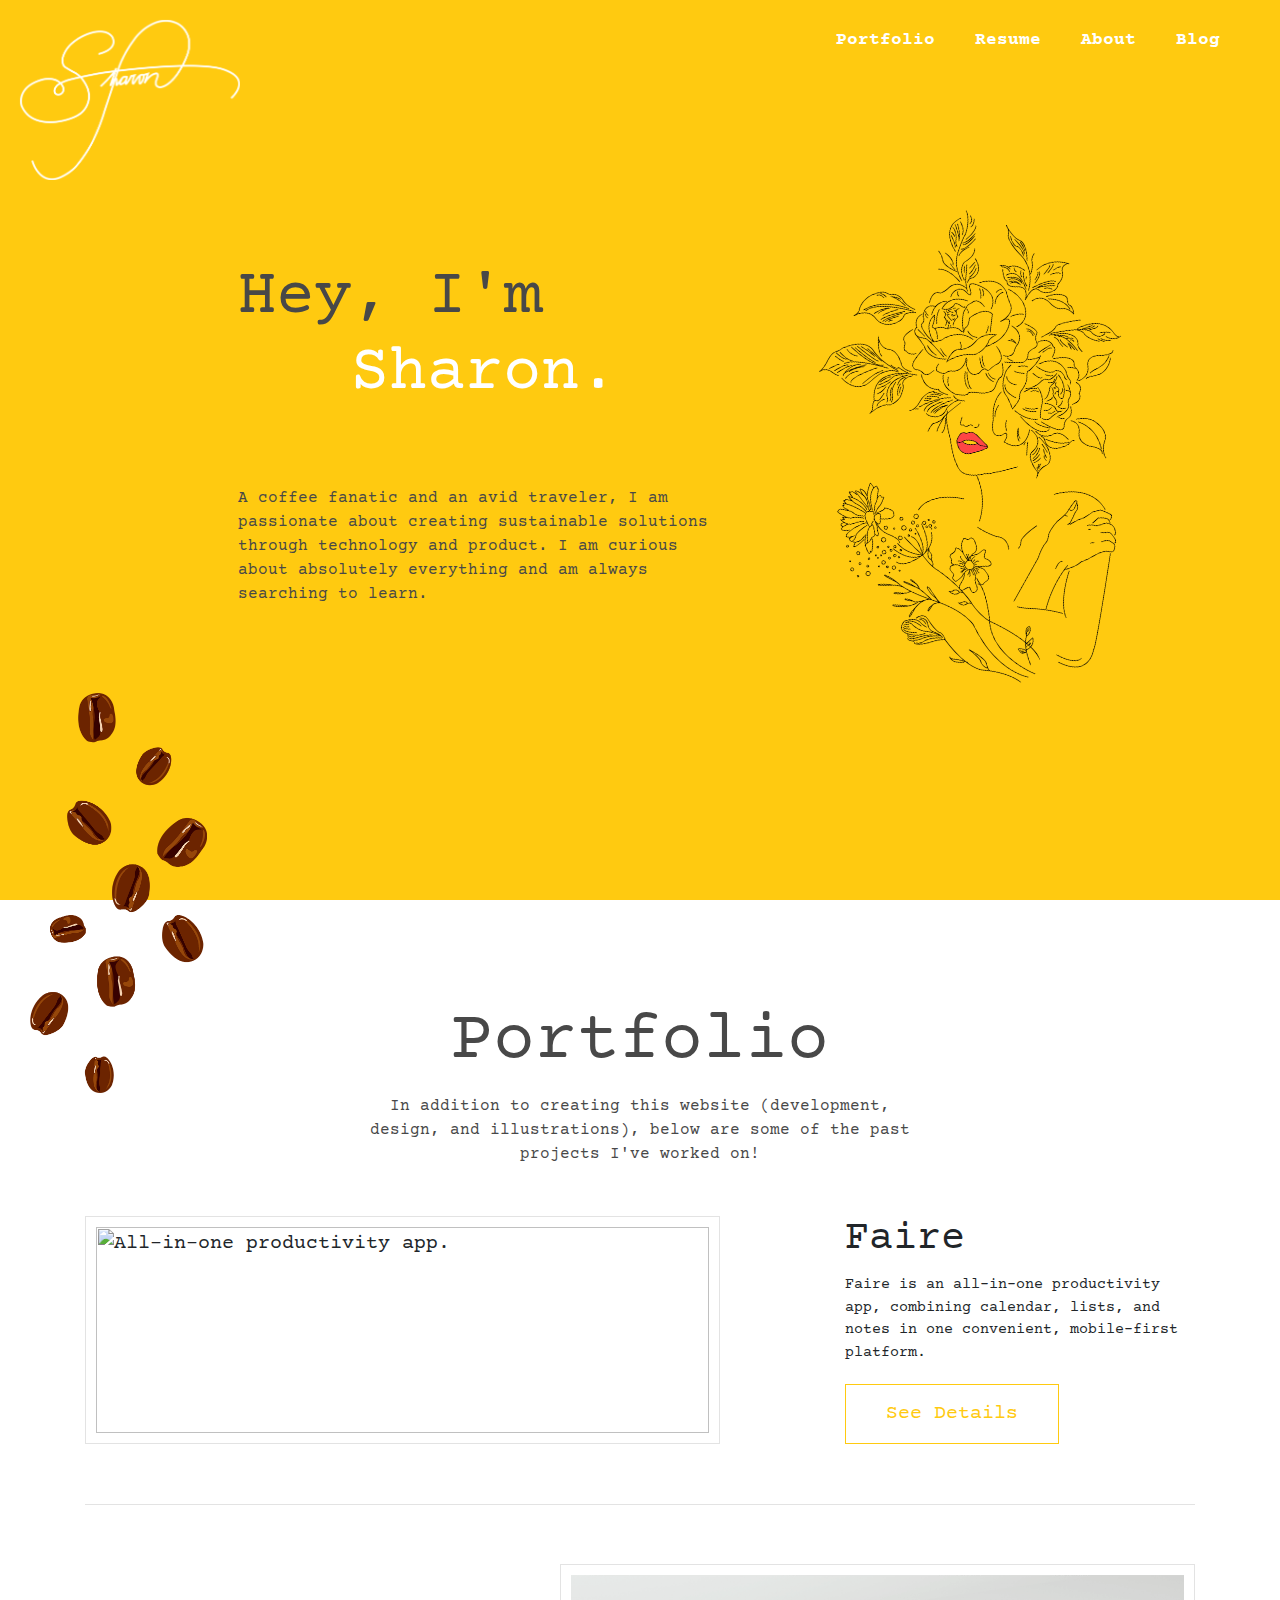
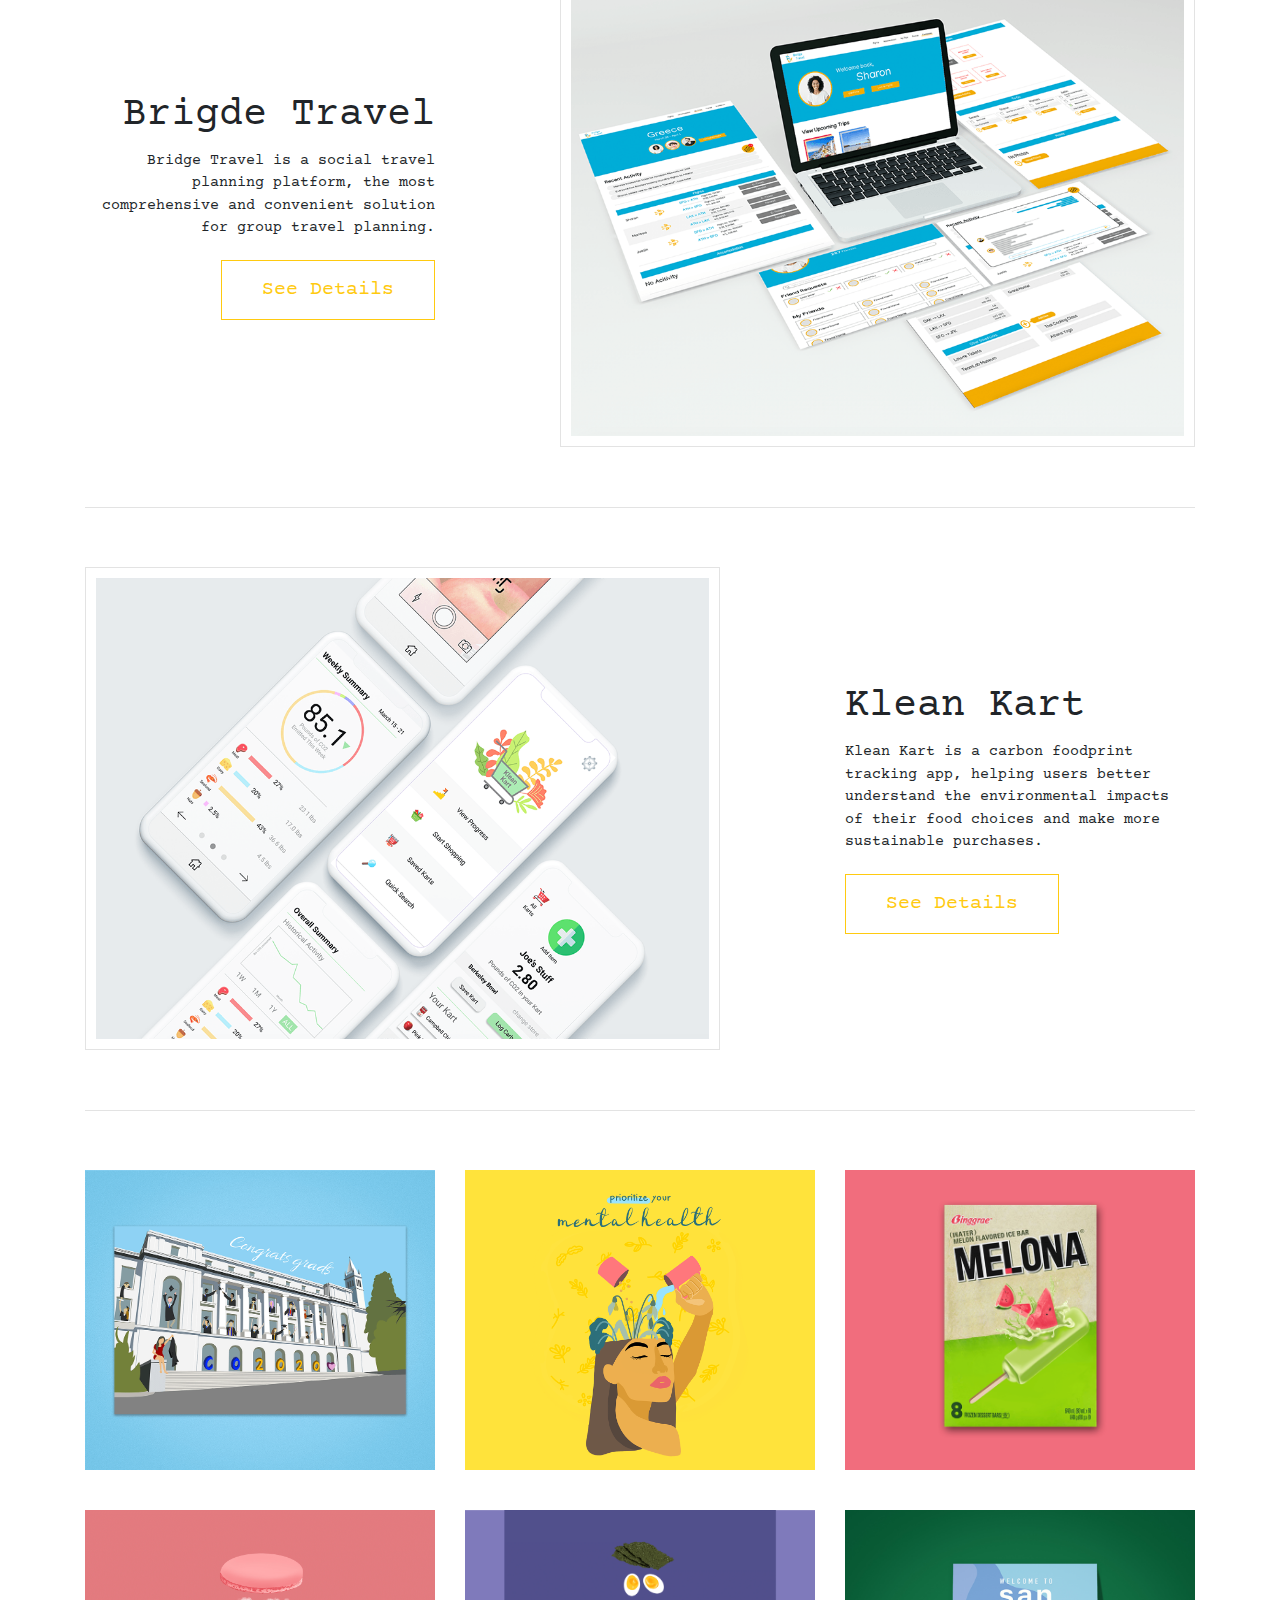
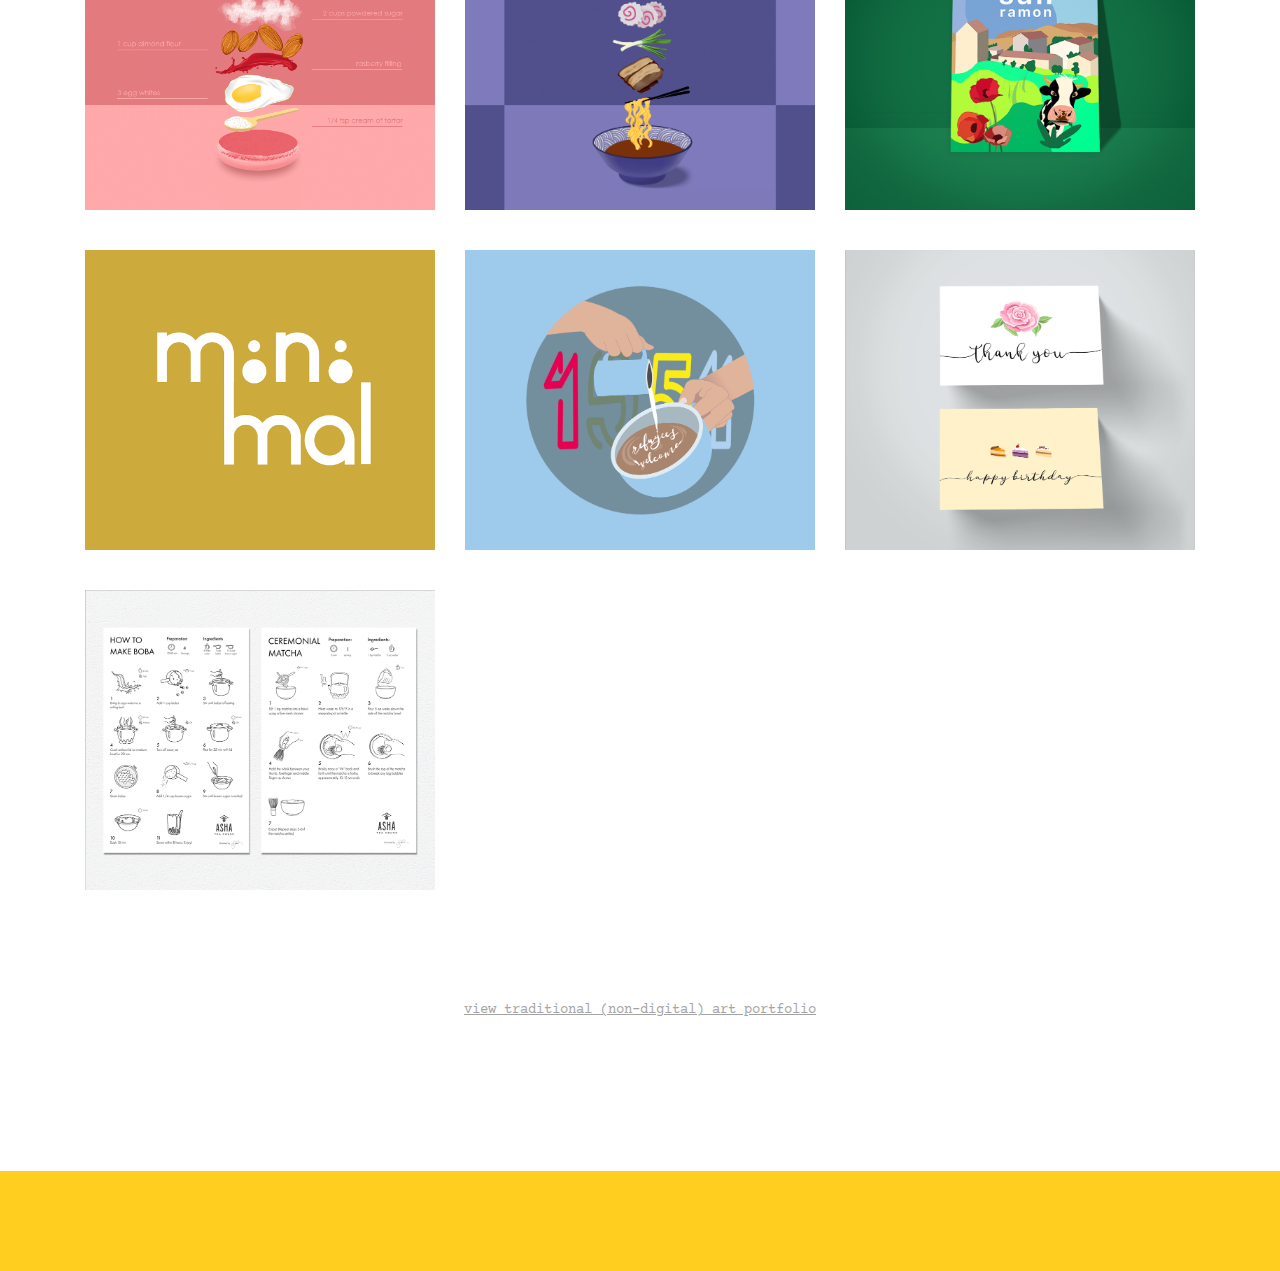
==== commit 2e86c0de: "updates aug 2023 for recruiting" ====
--- a/index.html
+++ b/index.html
@@ -101,6 +101,62 @@
 
     <div class = "container" style = "margin-top: 2rem;">
 
+      <!-- Productivity App -->
+      <div class = "row" style = "display: flex; justify-content: center;">
+        <div class = "col-7">
+          <img src = "./images/faire.png" alt="All-in-one productivity app." class = "project_photo">
+        </div>
+        <div class = "col-1 d-none d-md-block"></div>
+        <div class = "col-4 project" style="align-items: flex-start;">
+          <h2> Faire </h2>
+          <p class = "project_desc"> Faire is an all-in-one productivity app, combining calendar, lists, and notes
+            in one convenient, mobile-first platform. </p>
+          <div class="btn-contain">
+          	<div class='btn-outline-contain'>
+          	  <a class='btn-outline' href='./productivity.html'>
+          	    <span class="btn-outline-inner">See Details</span>
+          	    <span class='line-1'></span>
+          	    <span class='line-2'></span>
+          	    <span class='line-3'></span>
+          	    <span class='line-4'></span>
+          	  </a>
+          	</div>
+          </div>
+        </div>
+      </div>
+
+      <div class = "line"></div>
+
+      <!-- Bridge Travel -->
+      <div class = "row" style = "display: flex; justify-content: center;">
+        <div class = "col-4 project" style="align-items: flex-end; text-align: right;">
+          <h2> Brigde Travel </h2>
+          <p class = "project_desc"> Bridge Travel is a social travel planning platform,
+            the most comprehensive and convenient solution for group travel planning.
+          </p>
+          <div class="btn-contain">
+            <div class='btn-outline-contain'>
+              <a class='btn-outline' href='./bridgetravel.html'>
+                <span class="btn-outline-inner">See Details</span>
+                <span class='line-1'></span>
+                <span class='line-2'></span>
+                <span class='line-3'></span>
+                <span class='line-4'></span>
+              </a>
+            </div>
+          </div>
+        </div>
+        <div class = "col-1 d-none d-md-block"></div>
+
+        <div class = "col-7">
+          <img src = "./images/bridgetravel.png" alt="Web design for a social travel planning platform." class = "project_photo">
+        </div>
+      </div>
+
+      <div class = "line"></div>
+
+
+      <!-- Klean Kart -->
       <div class = "row" style = "display: flex; justify-content: center;">
         <div class = "col-7">
           <img src = "./images/kleankart.png" alt="App design for a carbon foodprint tracking application." class = "project_photo">
@@ -123,38 +179,9 @@
           	</div>
           </div>
         </div>
-
-        <!-- <div class = "line"></div> -->
-      </div>
+      </div>
+
       <div class = "line"></div>
-
-      <div class = "row" style = "display: flex; justify-content: center;">
-        <div class = "col-4 project" style="align-items: flex-end; text-align: right;">
-          <h2> Brigde Travel </h2>
-          <p class = "project_desc"> Bridge Travel is a social travel planning platform,
-            the most comprehensive and convenient solution for group travel planning.
-          </p>
-          <div class="btn-contain">
-            <div class='btn-outline-contain'>
-              <a class='btn-outline' href='./bridgetravel.html'>
-                <span class="btn-outline-inner">See Details</span>
-                <span class='line-1'></span>
-                <span class='line-2'></span>
-                <span class='line-3'></span>
-                <span class='line-4'></span>
-              </a>
-            </div>
-          </div>
-        </div>
-        <div class = "col-1 d-none d-md-block"></div>
-
-        <div class = "col-7">
-          <img src = "./images/bridgetravel.png" alt="Web design for a social travel planning platform." class = "project_photo">
-        </div>
-      </div>
-
-      <div class = "line"></div>
-
 
     </div>
 
--- a/style.css
+++ b/style.css
@@ -767,6 +767,18 @@
     max-height: 100%;
 }
 
+.prototype2 {
+    height:30rem;
+    width:auto;
+    display: flex;
+    align-items: center;
+    justify-content: center;
+}
+.prototype2 > video {
+    max-width: 100%;
+    max-height: 100%;
+}
+
 
 
 /* /////////////// footer /////////////// */
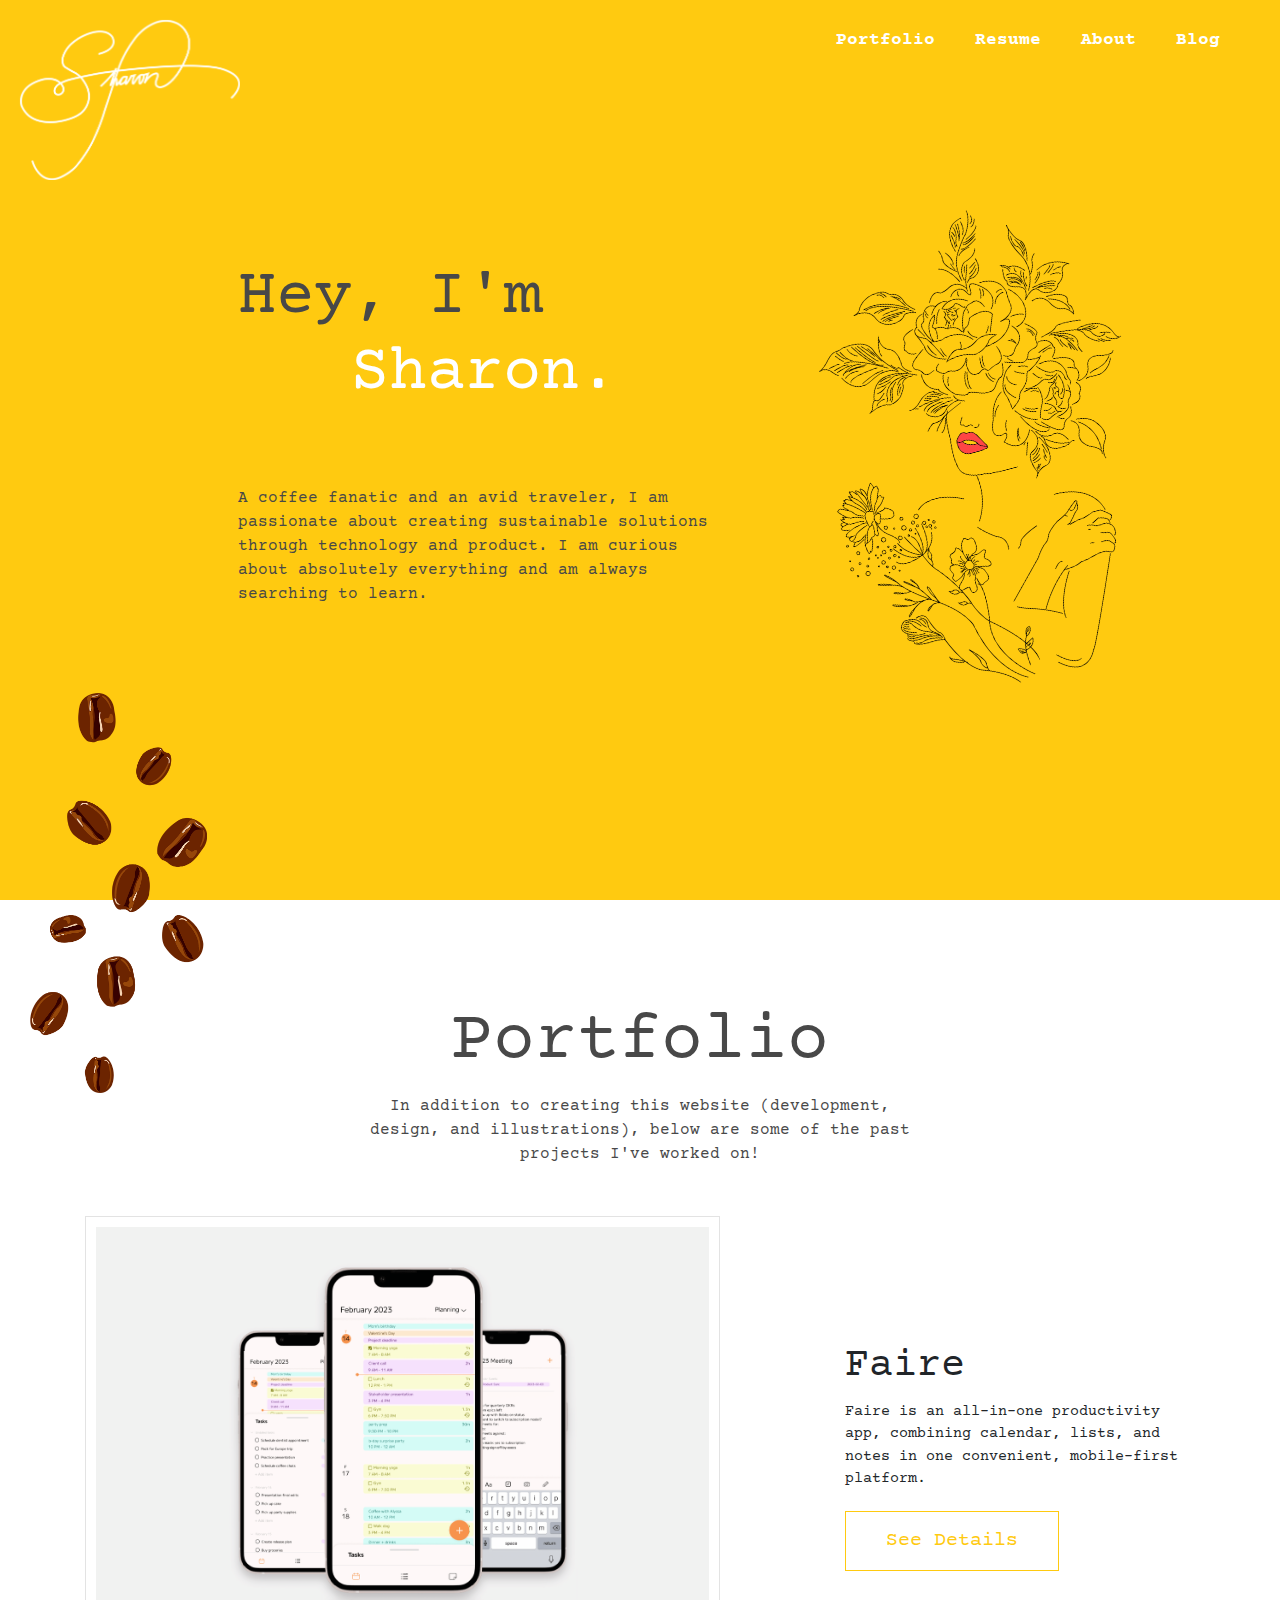
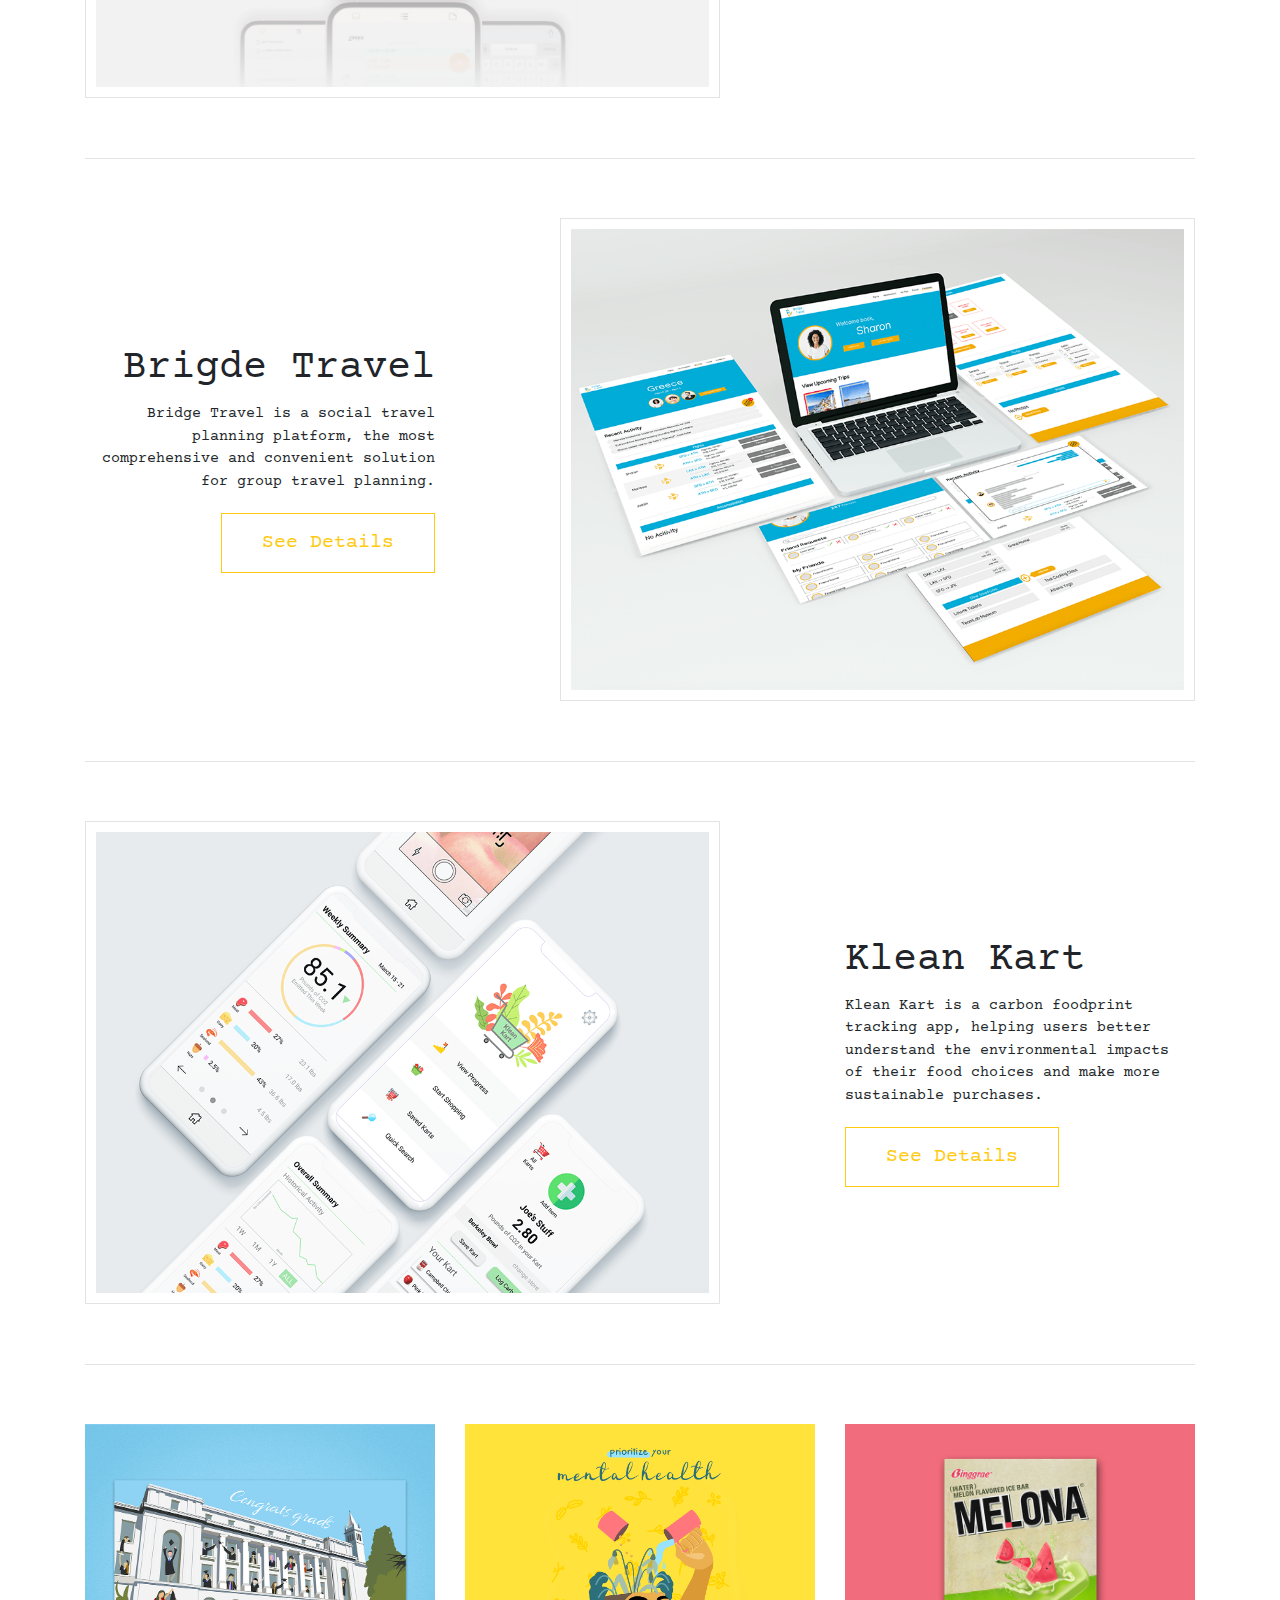
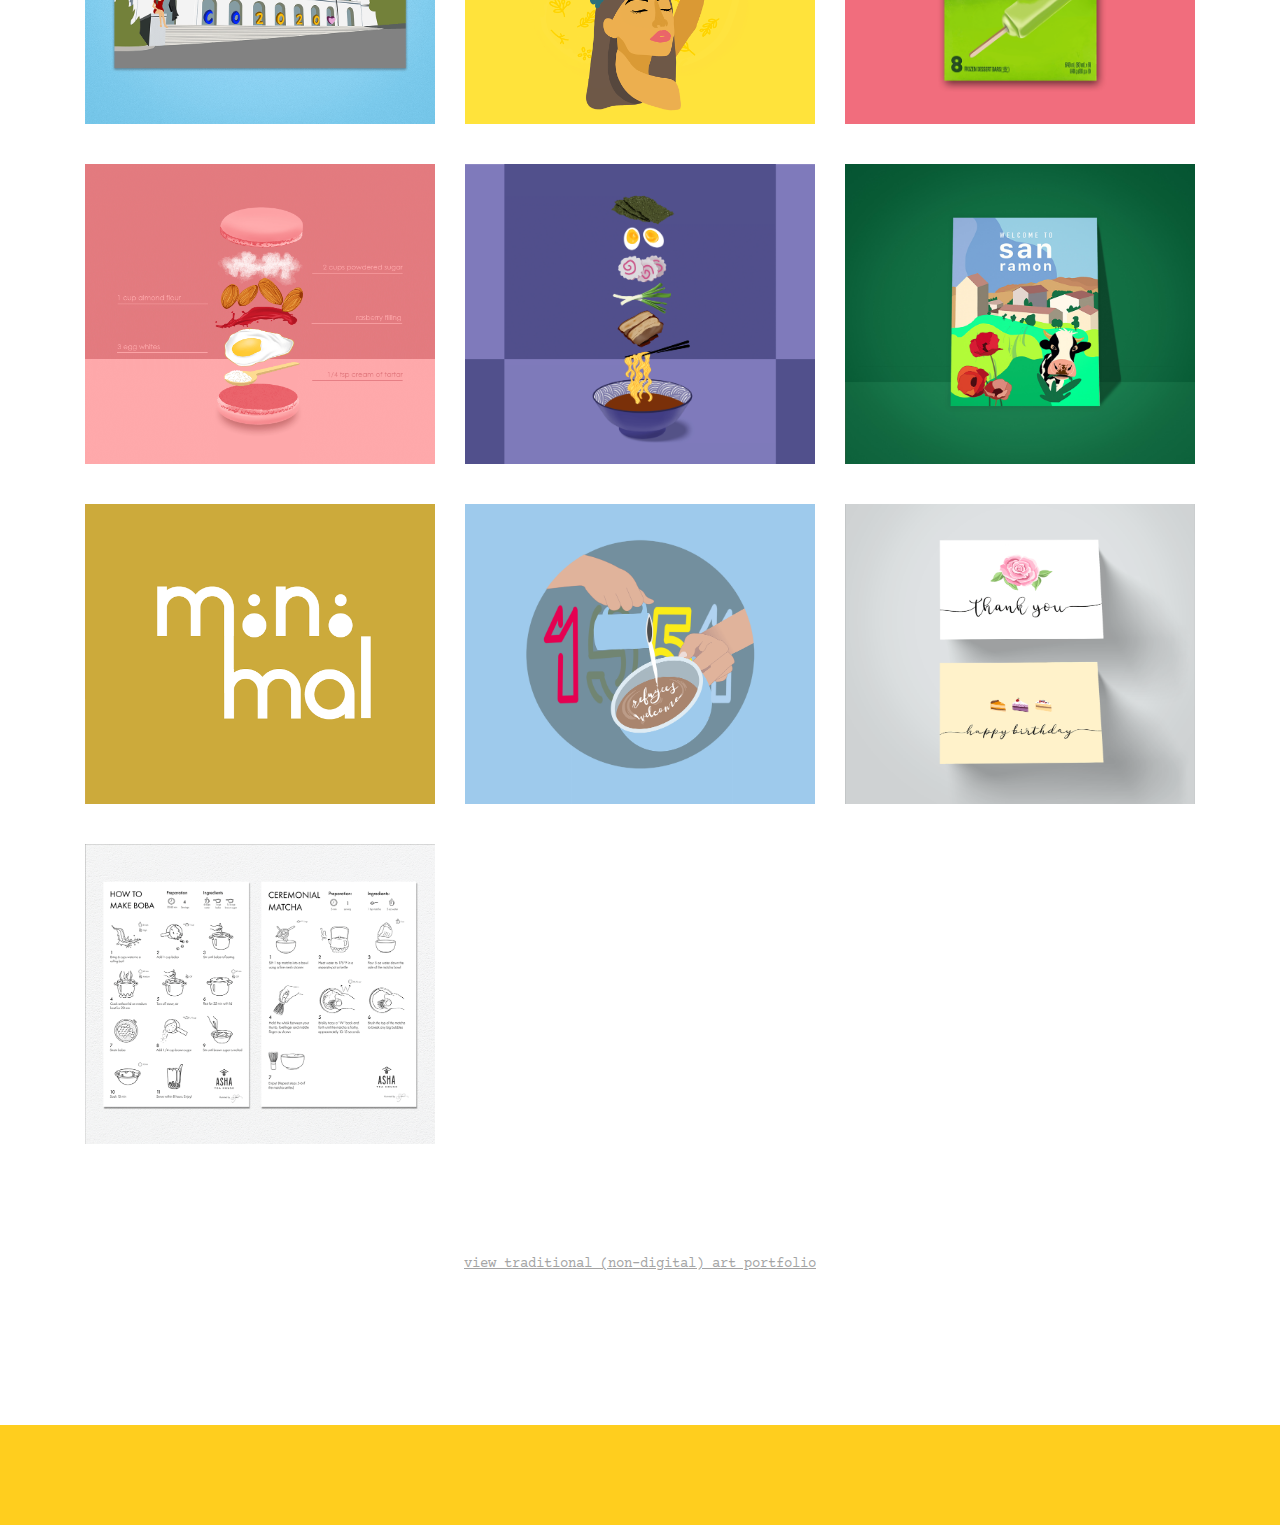
==== commit f7265a8e: "new google analytics tracker" ====
--- a/index.html
+++ b/index.html
@@ -1,14 +1,14 @@
 <DOCTYPE html>
   <html>
     <head>
-      <!-- Global site tag (gtag.js) - Google Analytics -->
-      <script async src="https://www.googletagmanager.com/gtag/js?id=UA-168068689-1"></script>
+      <!-- Google tag (gtag.js) -->
+      <script async src="https://www.googletagmanager.com/gtag/js?id=G-EF9FP31E80"></script>
       <script>
         window.dataLayer = window.dataLayer || [];
         function gtag(){dataLayer.push(arguments);}
         gtag('js', new Date());
 
-        gtag('config', 'UA-168068689-1');
+        gtag('config', 'G-EF9FP31E80');
       </script>
 
       <meta name="viewport" content="width=device-width, initial-scale=1.0">
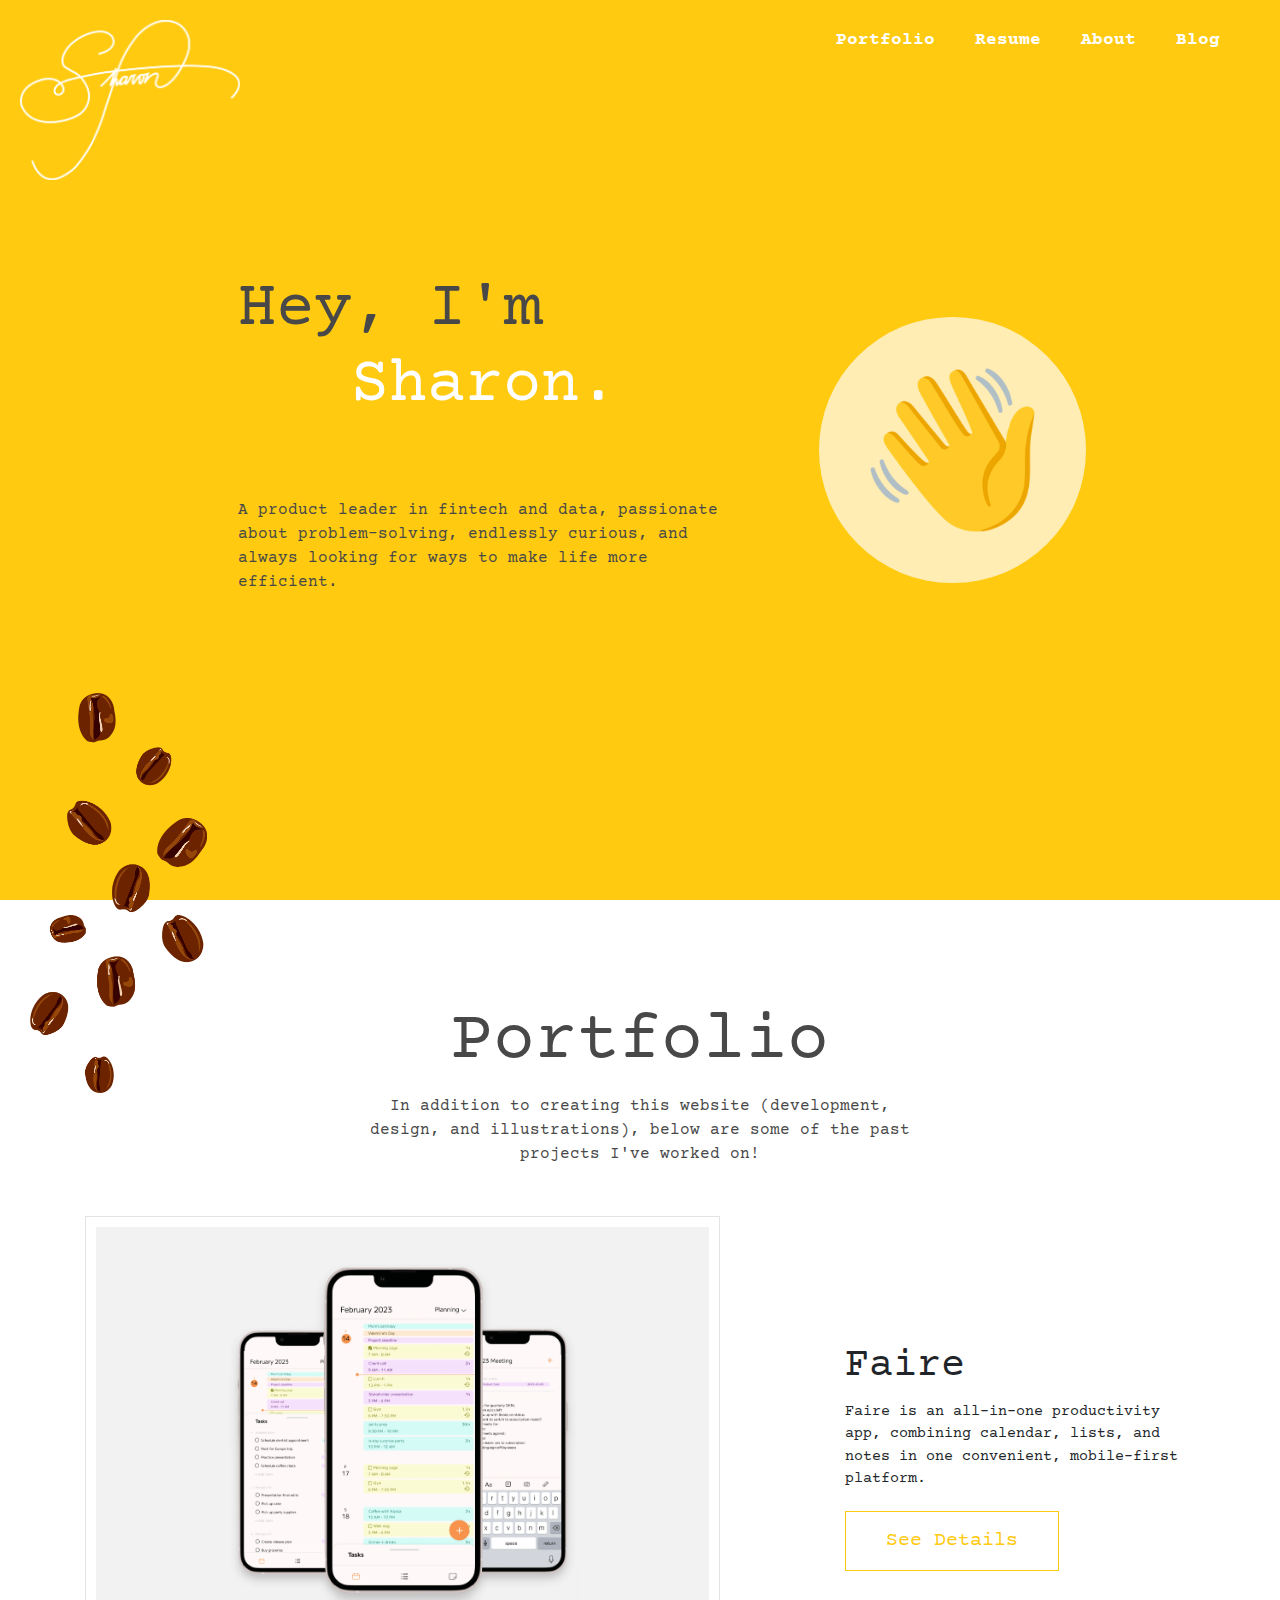
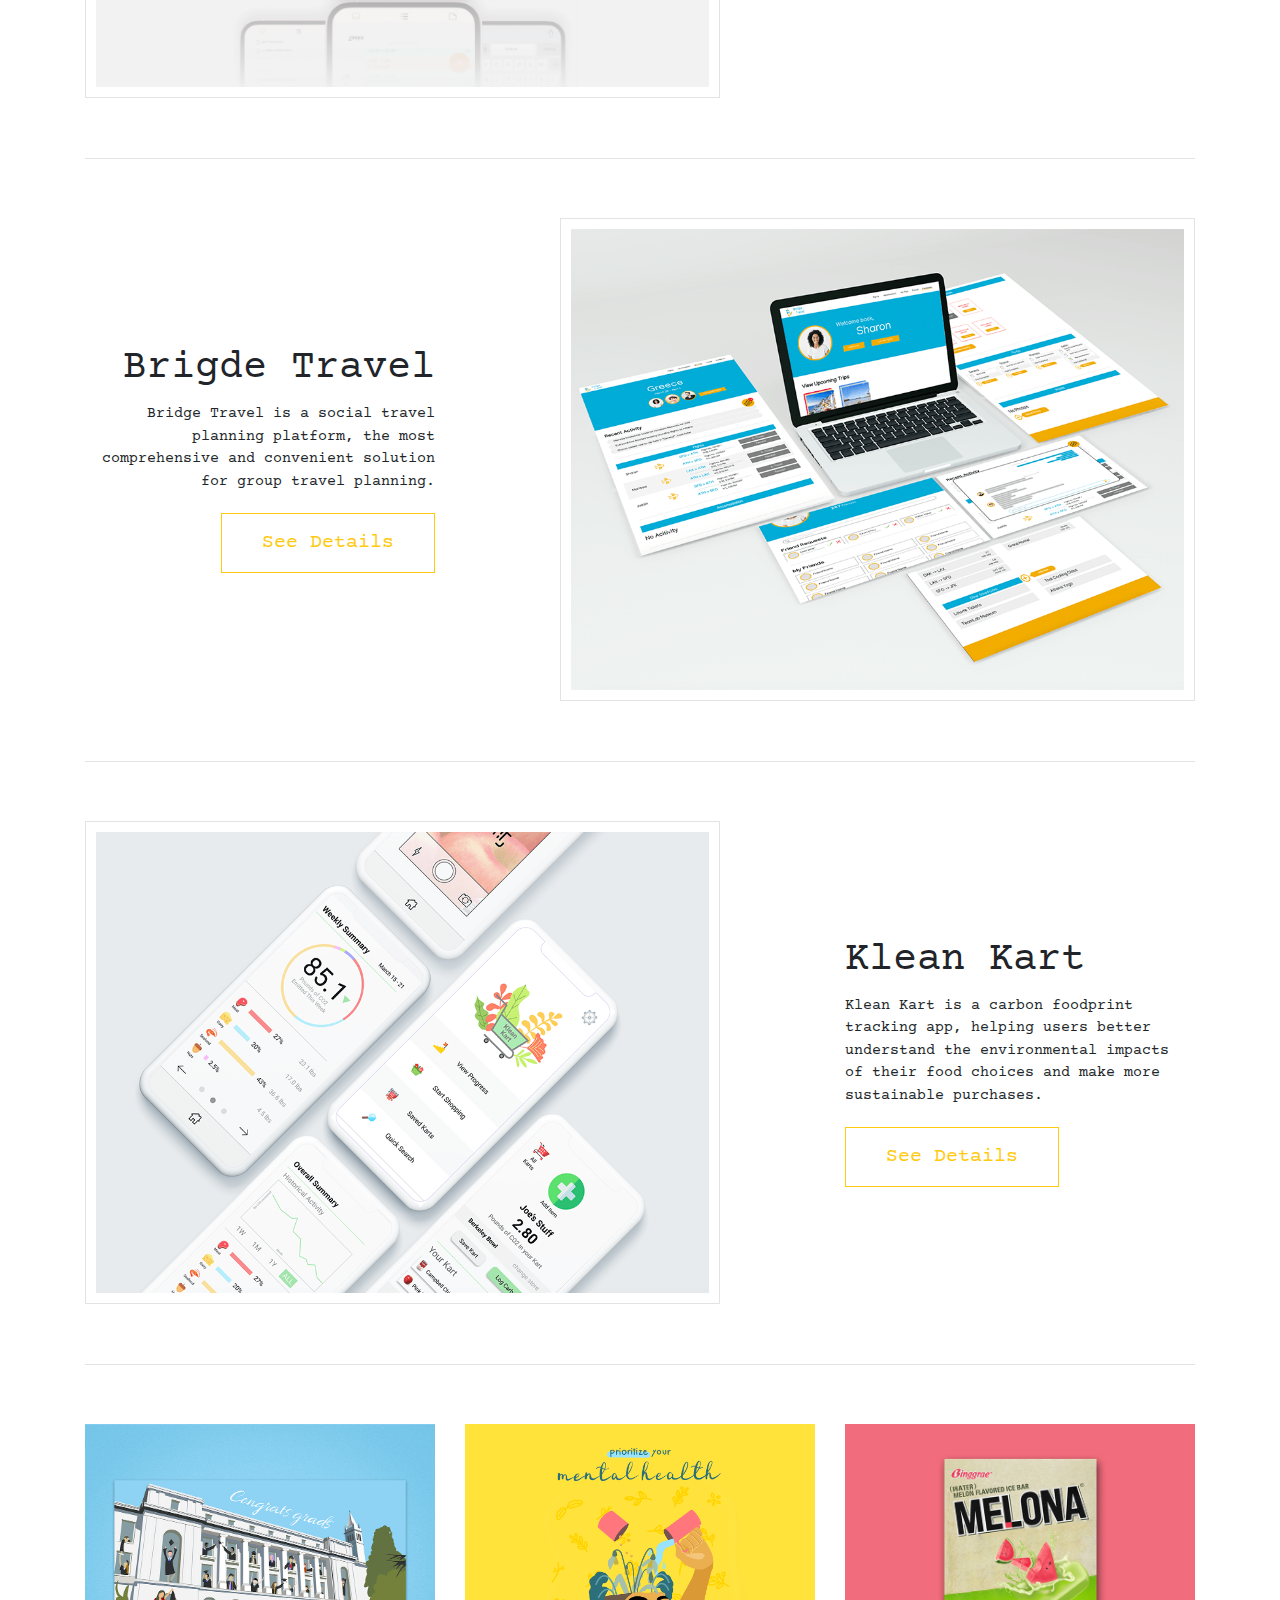
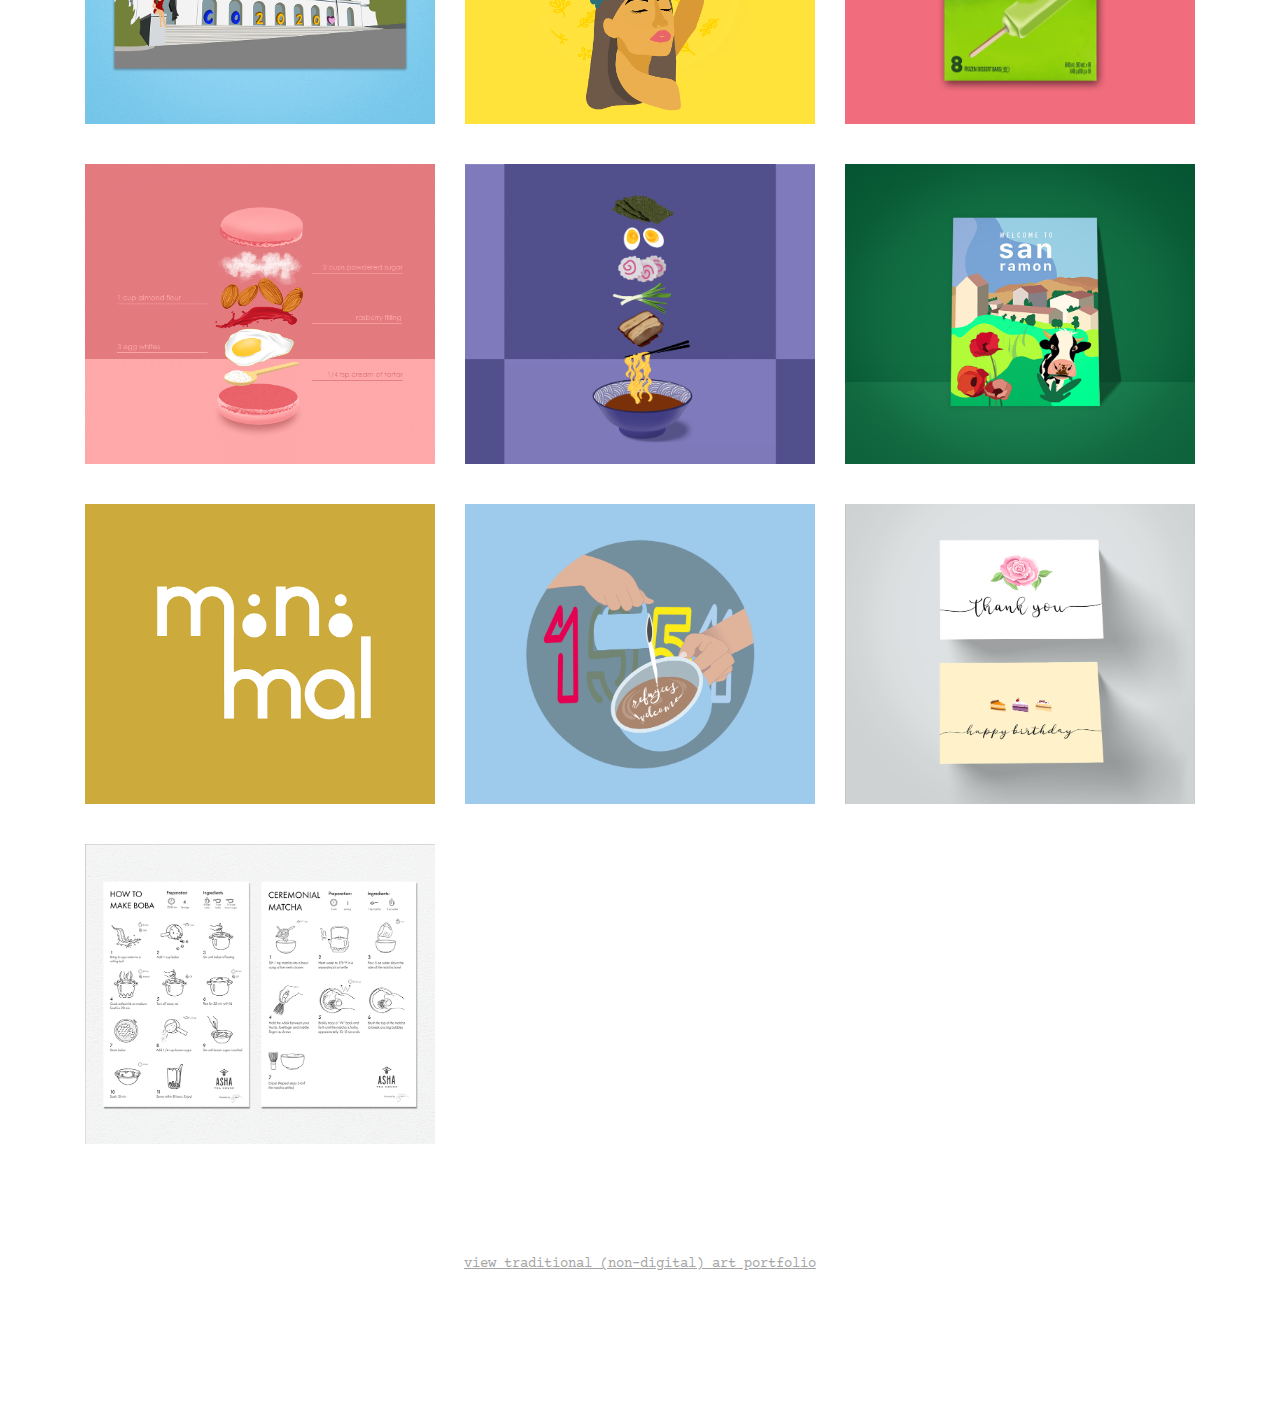
==== commit a915cc13: "update reseume, change landing image" ====
--- a/index.html
+++ b/index.html
@@ -51,7 +51,10 @@
       <div class="container-fluid landing">
 
         <div class="row landingrow">
-          <div class="col-lg-2 col-xs-12"><br><br><br><br></div>
+          <div class="col-lg-2 col-xs-12"></div>
+          <div class="col-lg-4 col-xs-12 section_pic landingbefore">
+            <img src="./images/hello2.png" alt="hello" class = "landingimage">
+          </div>
           <div class="col-lg-5 col-xs-12 resumewords">
             <h1 class = "landingtitle">Hey, I'm</h1>
 
@@ -59,18 +62,17 @@
               <span class="word">Sharon.</span>
               <span class="word">innovative.</span>
               <span class="word">creative.</span>
-              <span class="word">flexible.</span>
-            </div>
-
-            <h1 class = "landingtext">A coffee fanatic and an avid traveler, I
-              am passionate about creating sustainable solutions through technology and product.
-               I am curious about absolutely everything and am
-              always searching to learn.
+              <span class="word">data-driven.</span>
+            </div>
+
+            <h1 class = "landingtext">A product leader in fintech and data,
+               passionate about problem-solving, endlessly curious, and always looking for ways to
+               make life more efficient.
               <br><br>
             </h1>
           </div>
-          <div class="col-lg-4 col-xs-12 section_pic flower">
-            <img src="./images/flowergirl.png" alt="Line art design of girl covered in flowers" class = "flowergirl">
+          <div class="col-lg-4 col-xs-12 section_pic landingafter">
+            <img src="./images/hello2.png" alt="hello" class = "landingimage">
           </div>
         </div>
       </div>
--- a/style.css
+++ b/style.css
@@ -5,10 +5,14 @@
   font-size: 20px;
 }
 
+
 @media all and (min-width: 992px) {
   body, html {
       font-size: 20px;
   }
+  .landingbefore {
+    display: none !important;
+  }
 
 }
 
@@ -26,6 +30,13 @@
   .resumewords {
     text-align: center;
     margin: 0 25% 0 25%;
+  }
+  .landingafter {
+    display: none !important;
+  }
+  .landingimage {
+    height: 150px !important;
+    padding: 0rem !important;
   }
 
 }
@@ -39,8 +50,12 @@
     margin: 0 !important;
     /* display: none !important; */
   }
-  .flower {
+  .landingafter {
     display: none !important;
+  }
+  .landingimage {
+    height: 100px !important;
+    padding: 0rem !important;
   }
   .aboutme {
     margin: 5rem 15% 0 15%;
@@ -111,7 +126,7 @@
   display: flex;
   align-items: center;
   flex-grow: 1;
-  /* max-width: 100%; */
+  max-width: 100%;
   width: 100% !important;
   align-items: center !important;
   margin: 0 !important
@@ -165,14 +180,15 @@
   height: auto;
   transition: 0.3s;
 }
-.flowergirl {
-  height: 23.5rem;
+.landingimage {
+  height: auto;
   width: auto;
-  margin-top: -2.75px;
-  margin-left: 1rem;
-  -webkit-transform: scaleX(-1);
-  transform: rotate(-15deg) scaleX(-1);
-}
+  max-width: 100%;
+  max-height: 100%;
+  padding: 3rem;
+  border-radius: 50%;
+}
+
 .coffeebeans{
   height: 20rem;
   margin-top: -100%;
@@ -523,6 +539,8 @@
   align-items: flex-end;
   flex-direction: column;
   text-align: right;
+  max-width: 100%;
+  max-height: 100%;
 }
 .section_pic_bear {
   display: flex;
@@ -780,11 +798,10 @@
 }
 
 
-
 /* /////////////// footer /////////////// */
 .footer {
-  margin-top: 7.5rem;
-  height: 5rem;
-  width: 100%;
-  background-color: #FFCE1E;
-}
+  bottom: 0;
+  height: 7.5rem;
+  width: 100%;
+  background-color: white;
+}
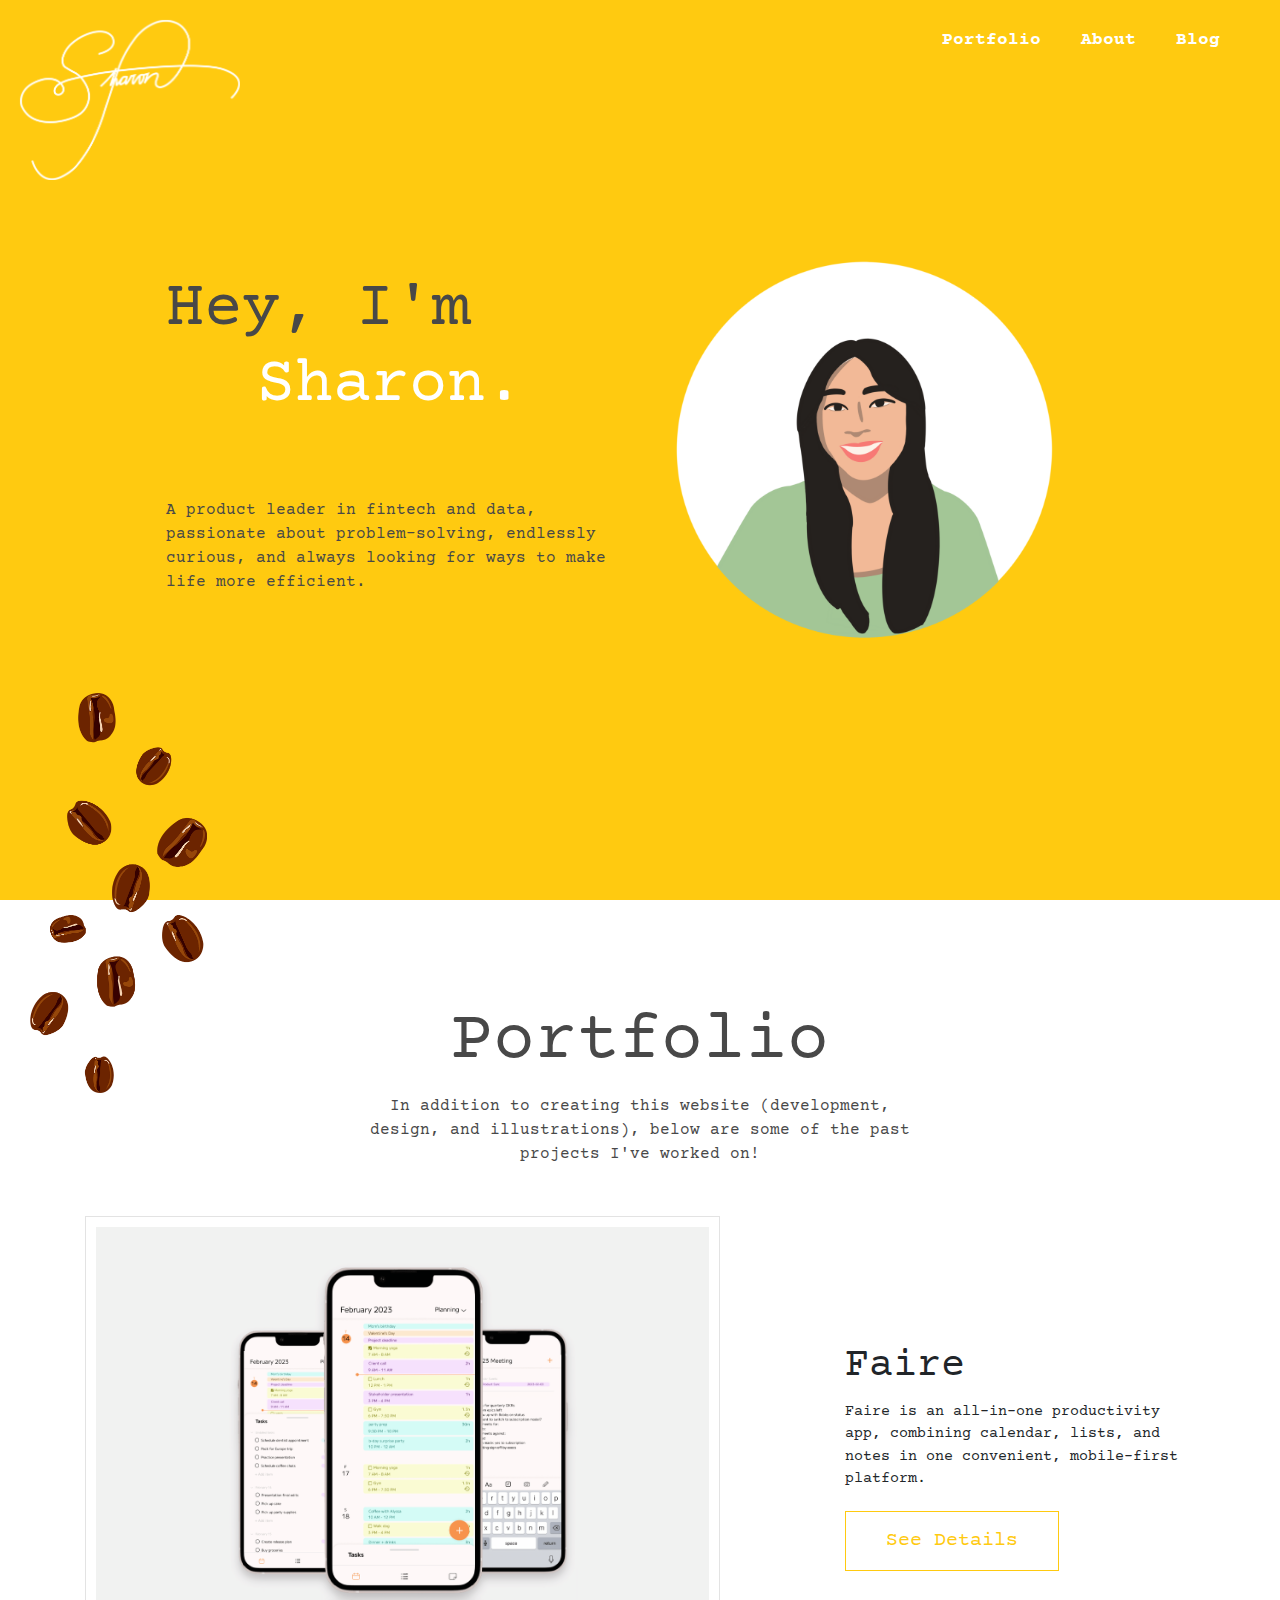
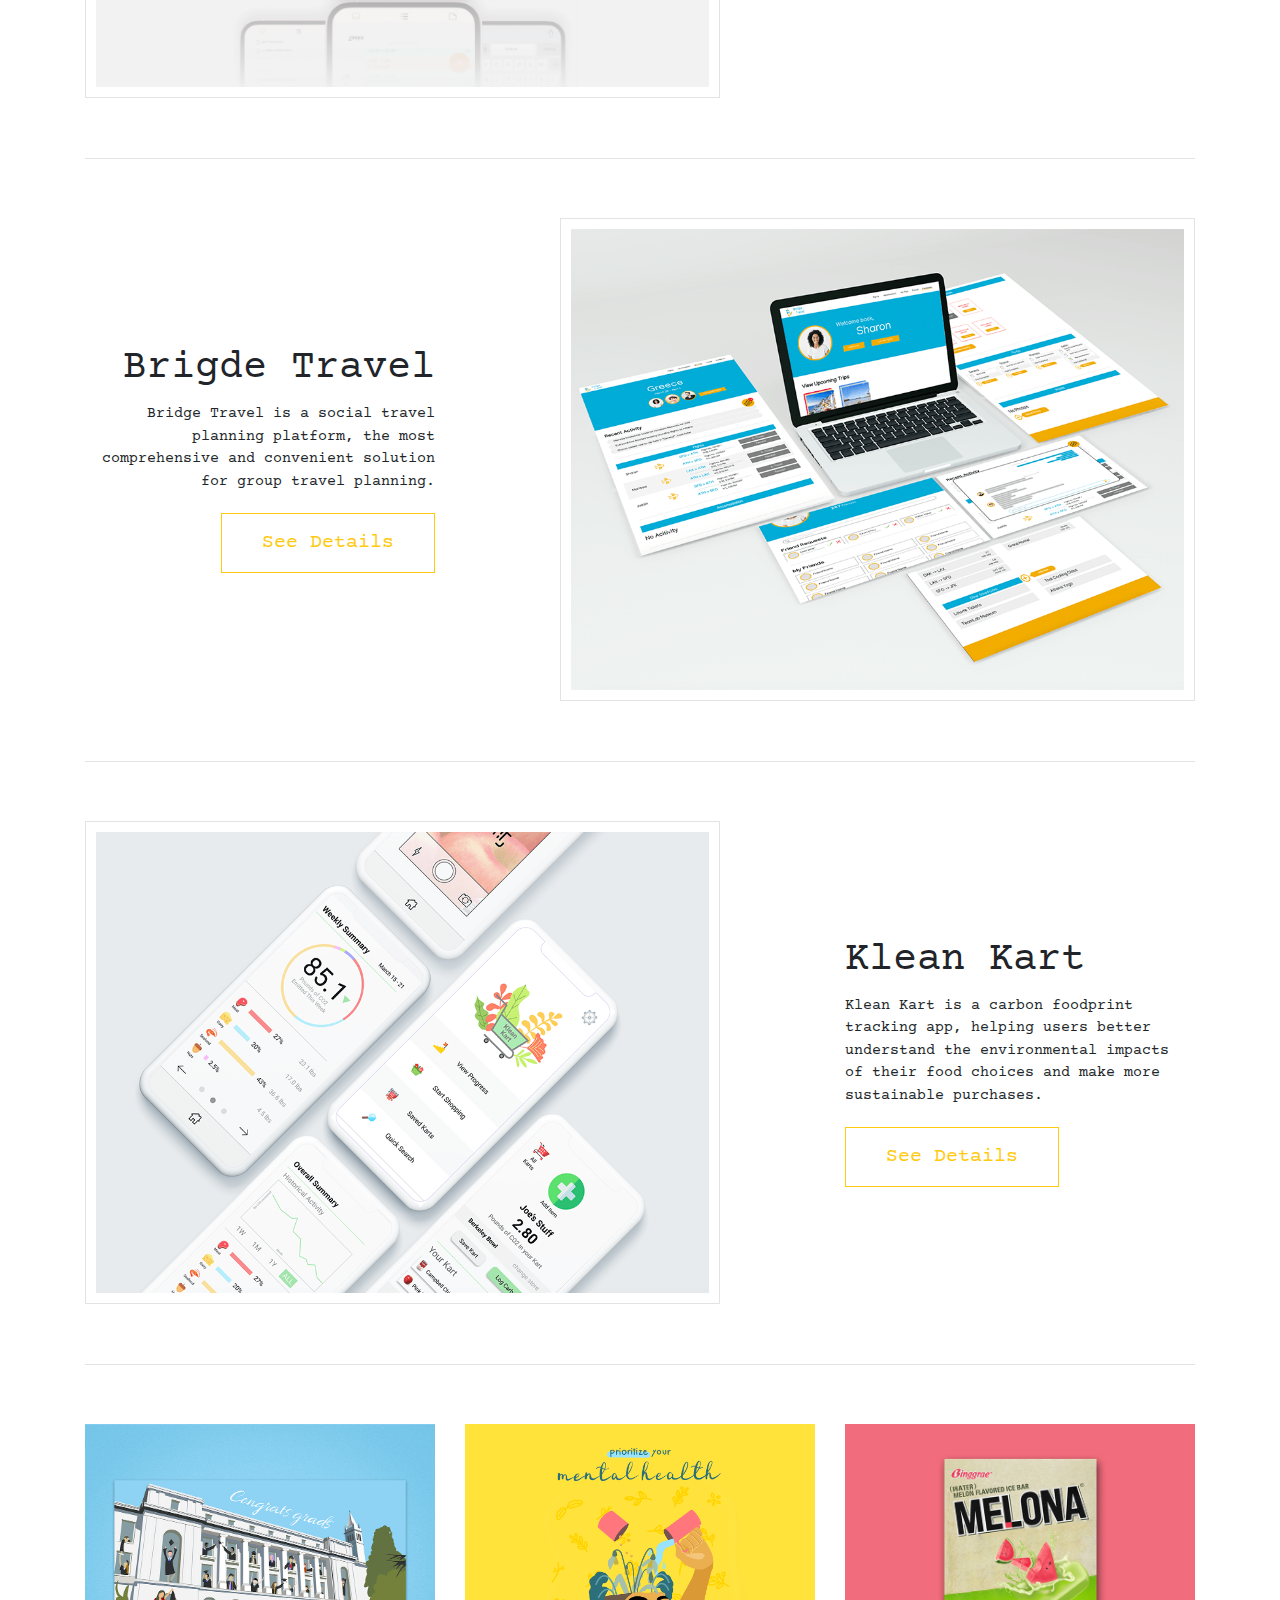
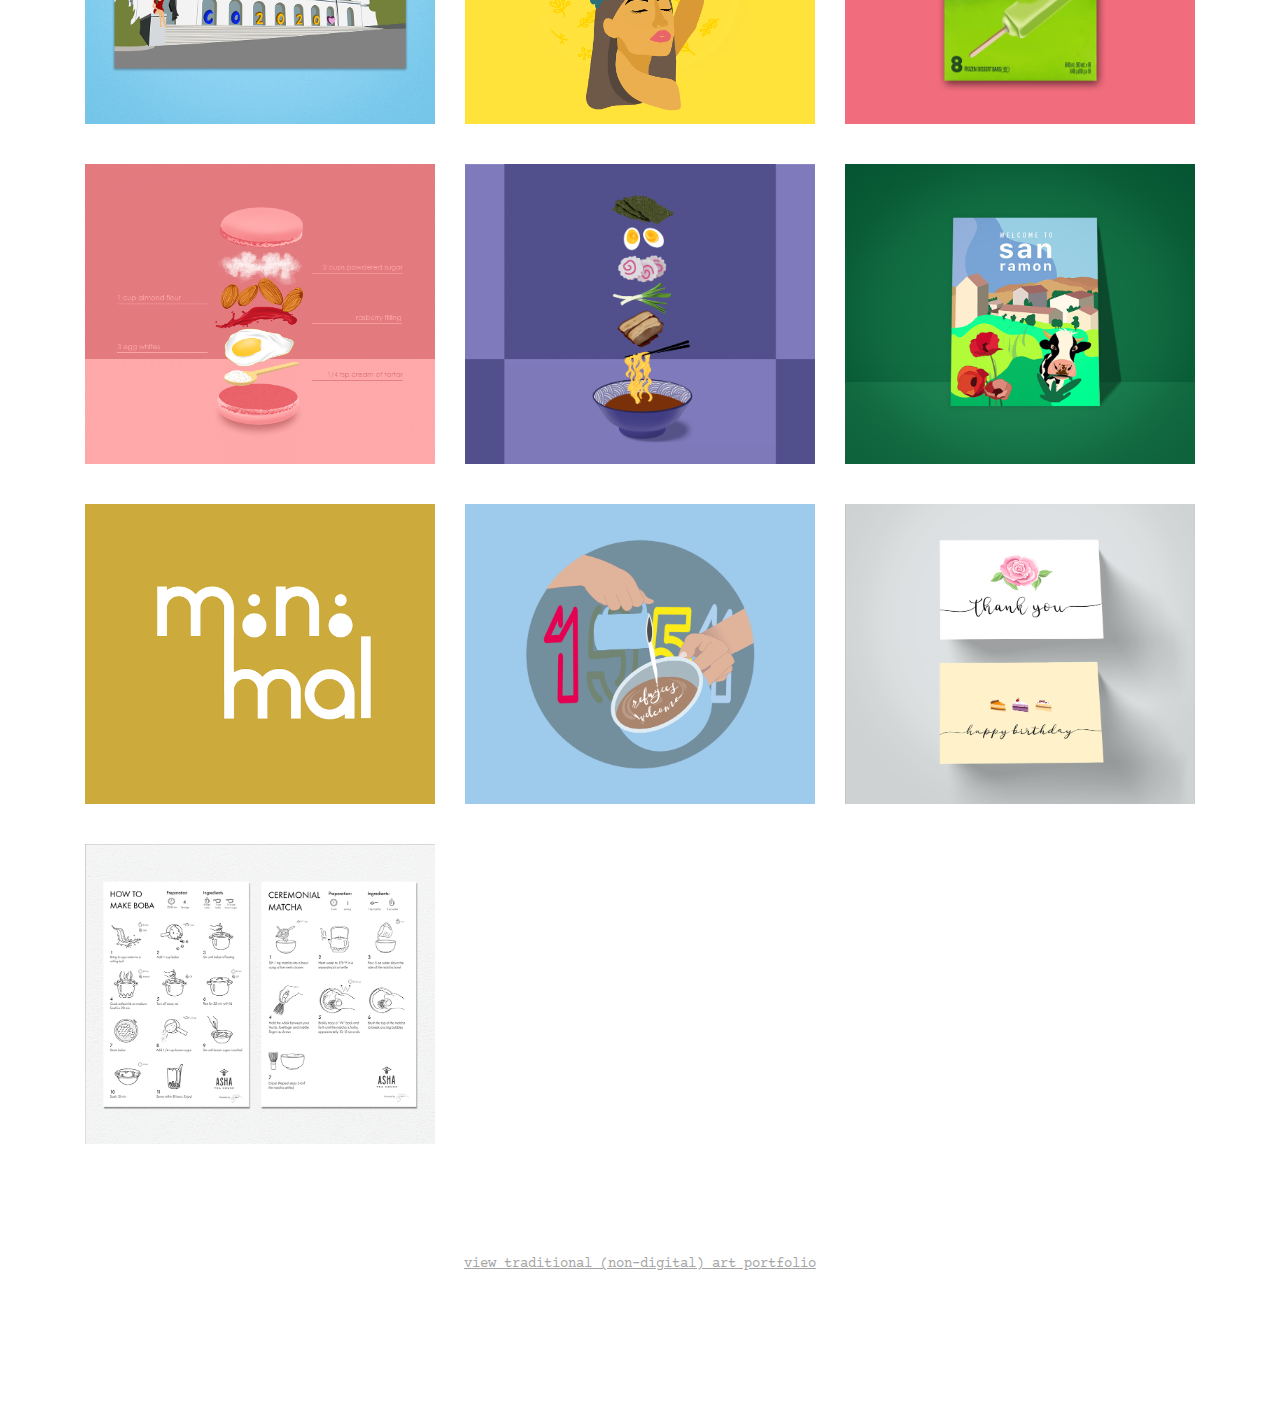
==== commit 3097f93a: "remove resume, added portrait illustration to home page" ====
--- a/index.html
+++ b/index.html
@@ -38,8 +38,6 @@
         <div class="navbar-collapse collapse w-100 justify-content-end collapseclass" id="navbarNav" style="padding-right:2rem; padding-left: 2rem; padding-top:1rem;background: #FFCA10; text-align: right;">
           <a href = "./index.html" class = "nav-item nav-link"><h3 class = "nav" style="justify-content: center;"> <span class="underline--magical"> Portfolio </span> </h3></a>
           <div class="dropdown-divider"></div>
-          <a href = "./resume.html" class = "nav-item nav-link"><h3 class = "nav" style="justify-content: center;"> <span class="underline--magical"> Resume </span> </h3></a>
-          <div class="dropdown-divider"></div>
           <a href = "./about.html" class = "nav-item nav-link"><h3 class = "nav" style="justify-content: center;"> <span class="underline--magical"> About </span> </h3></a>
           <div class="dropdown-divider"></div>
           <!-- <a href = "./blog.html" class = "nav-item nav-link active"><h3 class = "nav" style="justify-content: center;"> <span class="underline--magical"> Blog </span> </h3></a> -->
@@ -49,13 +47,11 @@
       </nav>
 
       <div class="container-fluid landing">
-
-        <div class="row landingrow">
-          <div class="col-lg-2 col-xs-12"></div>
-          <div class="col-lg-4 col-xs-12 section_pic landingbefore">
-            <img src="./images/hello2.png" alt="hello" class = "landingimage">
-          </div>
-          <div class="col-lg-5 col-xs-12 resumewords">
+        <div class="landingrow">
+          <div class="section_pic landingbefore">
+            <img src="./images/portrait-illustration.png" alt="portrait" class = "landingimage">
+          </div>
+          <div class="resumewords">
             <h1 class = "landingtitle">Hey, I'm</h1>
 
             <div class = "changers">
@@ -71,8 +67,8 @@
               <br><br>
             </h1>
           </div>
-          <div class="col-lg-4 col-xs-12 section_pic landingafter">
-            <img src="./images/hello2.png" alt="hello" class = "landingimage">
+          <div class="section_pic landingafter">
+            <img src="./images/portrait-illustration.png" alt="portrait" class = "landingimage">
           </div>
         </div>
       </div>
--- a/style.css
+++ b/style.css
@@ -13,7 +13,7 @@
   .landingbefore {
     display: none !important;
   }
-
+  
 }
 
 
@@ -23,6 +23,7 @@
   }
   .section_pic {
     align-items: center !important;
+    padding-bottom: 50px;
   }
   .aboutme {
     margin: 5rem 25% 0 25%;
@@ -31,6 +32,9 @@
     text-align: center;
     margin: 0 25% 0 25%;
   }
+  .landingrow {
+    flex-direction: column !important;
+  }
   .landingafter {
     display: none !important;
   }
@@ -48,7 +52,11 @@
   .section_pic {
     align-items: center !important;
     margin: 0 !important;
+    padding-bottom: 50px;
     /* display: none !important; */
+  }
+  .landingrow {
+    flex-direction: column !important;
   }
   .landingafter {
     display: none !important;
@@ -63,6 +71,7 @@
   .resumewords {
     text-align: center;
     margin: 0 5% 0 5%;
+    max-width: 100%;
   }
   .landingtitle {
     font-size: 3rem !important;
@@ -124,9 +133,10 @@
 
 .landingrow {
   display: flex;
+  flex-direction: row;
+  justify-content: center;
   align-items: center;
   flex-grow: 1;
-  max-width: 100%;
   width: 100% !important;
   align-items: center !important;
   margin: 0 !important
@@ -142,6 +152,9 @@
   color: #484848;
   margin-top: 7rem;
   line-height: 1.2rem;
+}
+.resumewords {
+  max-width: 35vw;
 }
 
 .nav {
@@ -539,8 +552,8 @@
   align-items: flex-end;
   flex-direction: column;
   text-align: right;
-  max-width: 100%;
-  max-height: 100%;
+  max-width: 500px;
+  max-height: 500px;
 }
 .section_pic_bear {
   display: flex;
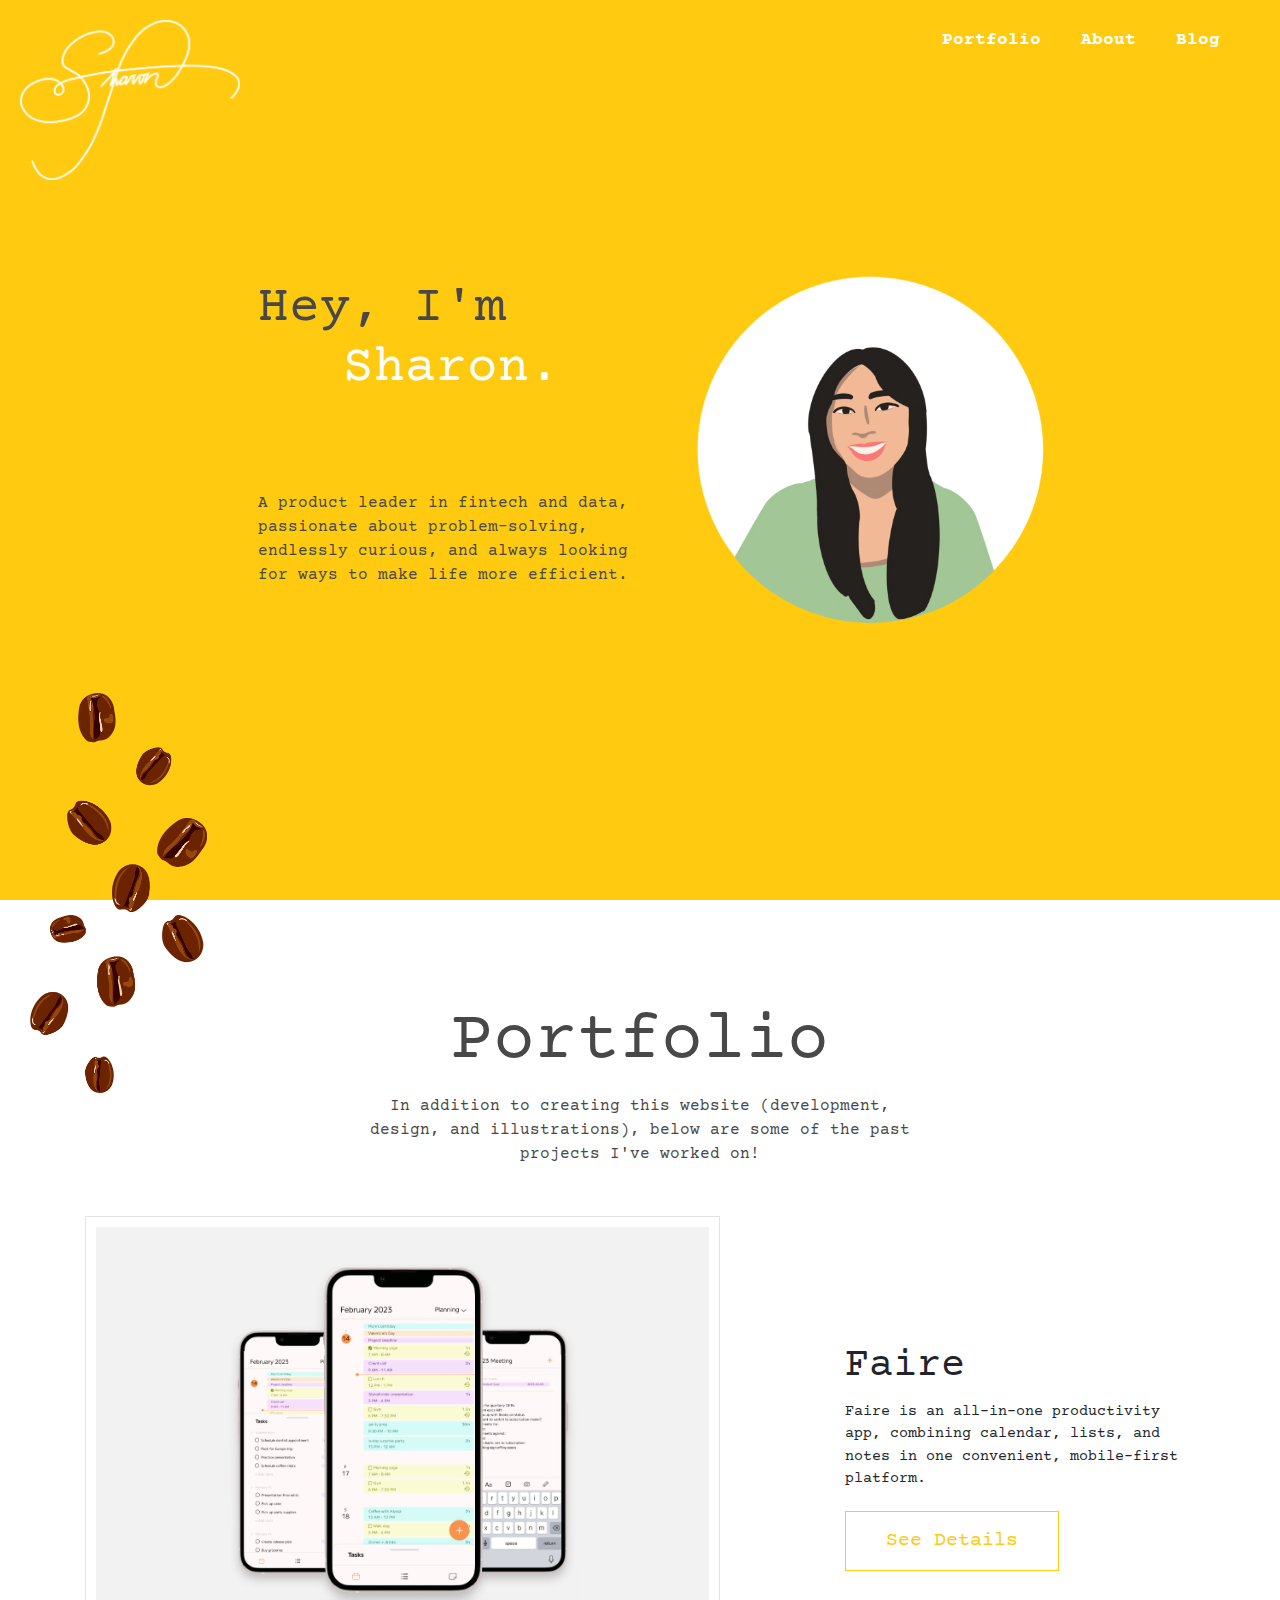
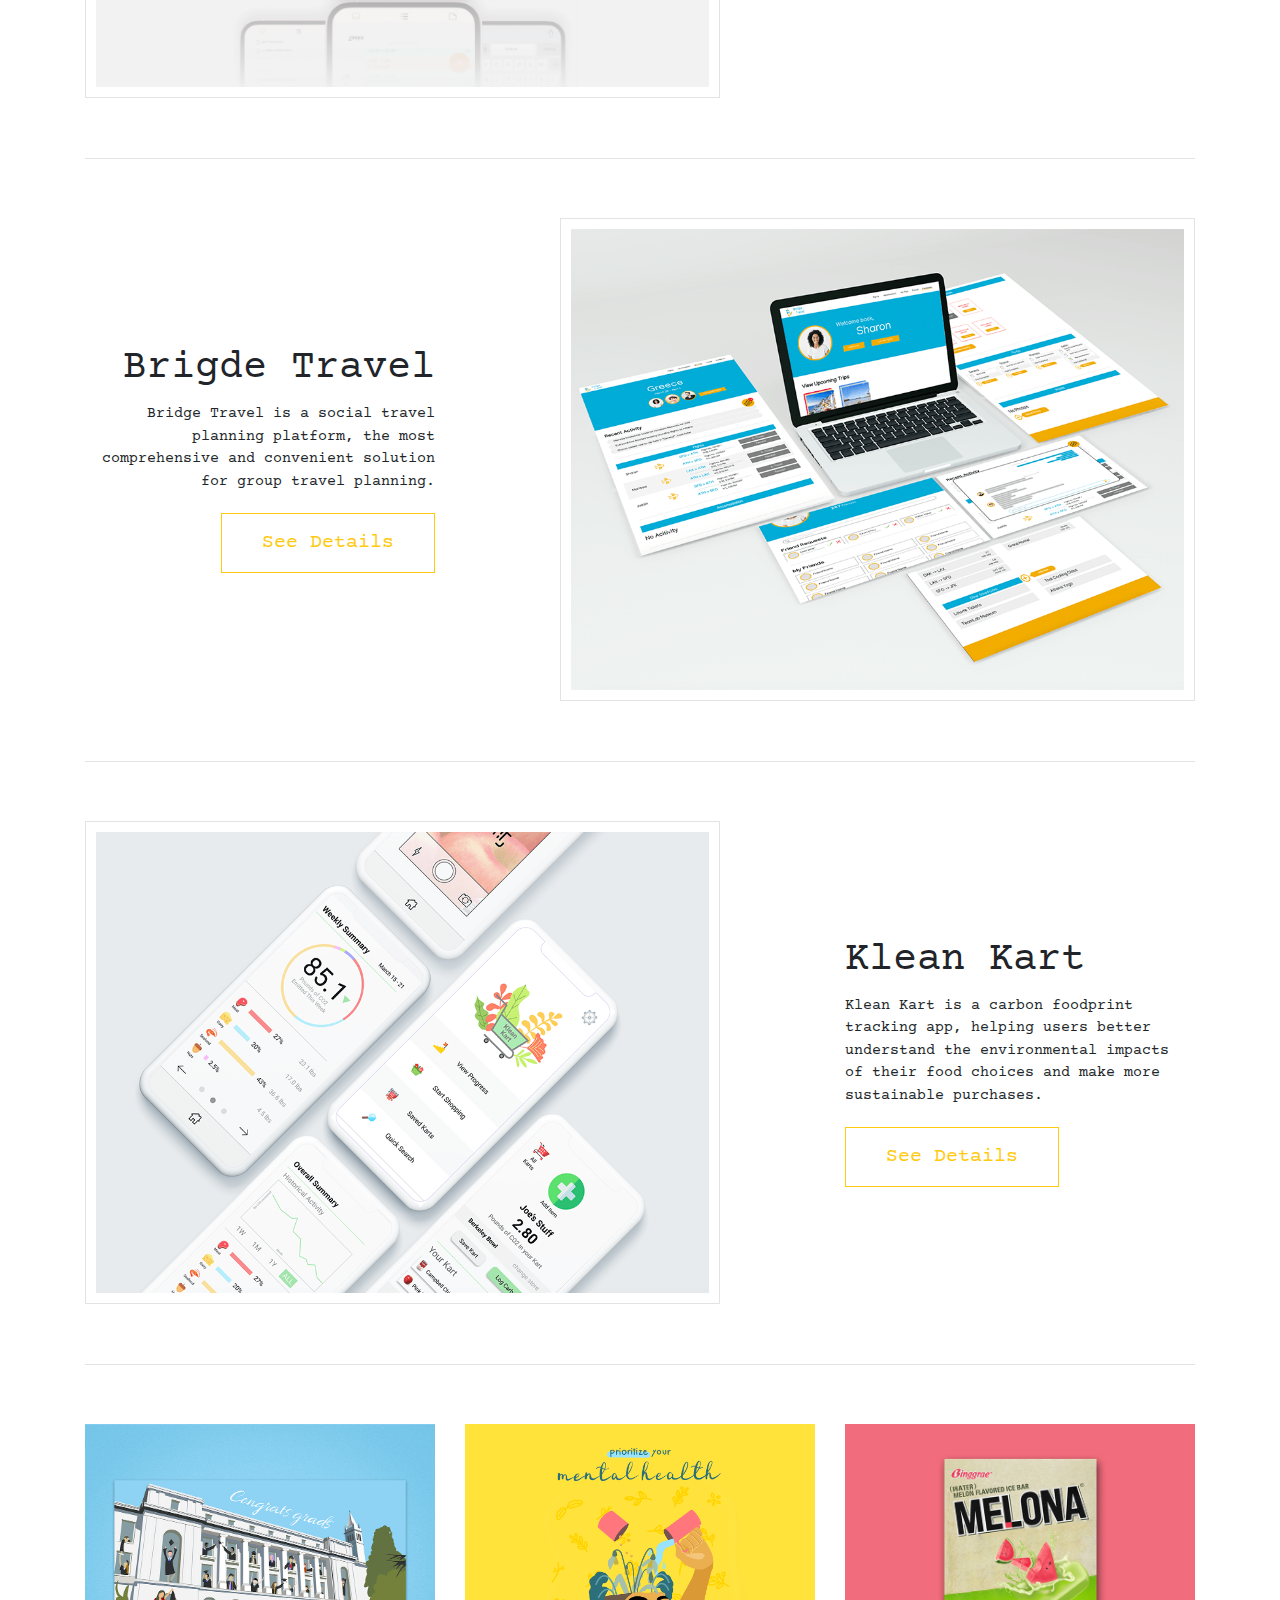
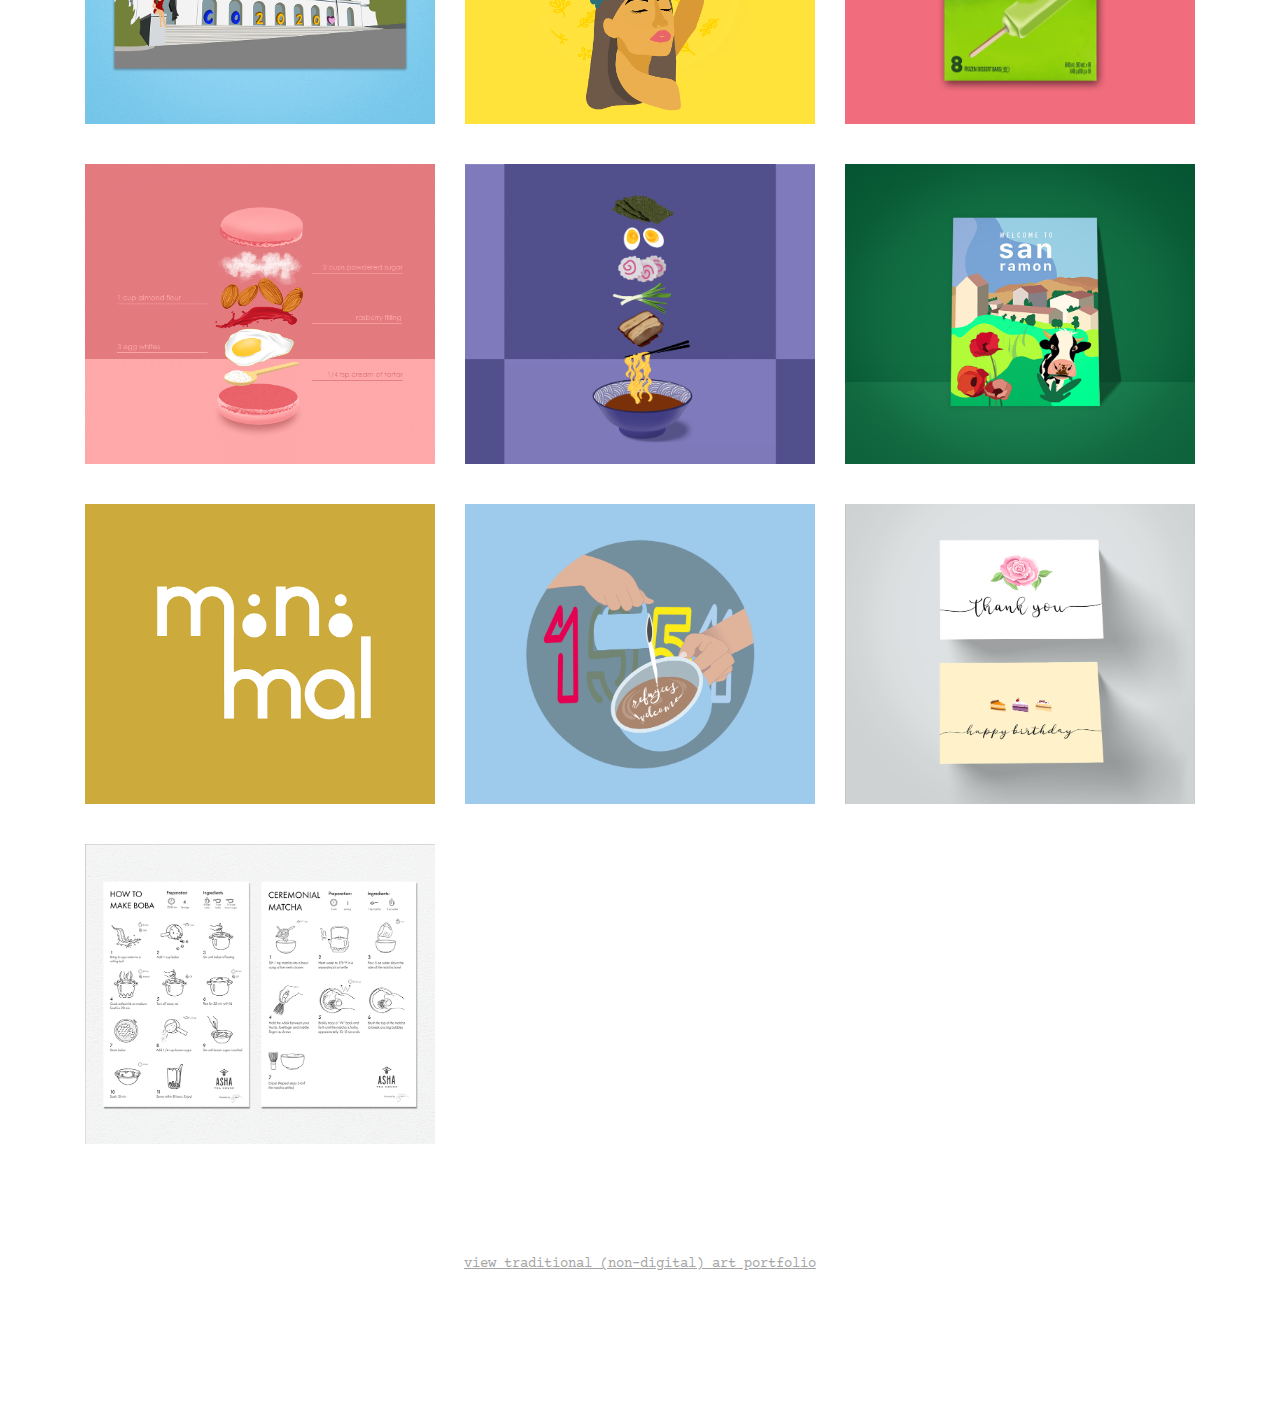
==== commit e200c2b2: "reverted to bootstrap, then fixed format" ====
--- a/index.html
+++ b/index.html
@@ -47,11 +47,13 @@
       </nav>
 
       <div class="container-fluid landing">
-        <div class="landingrow">
-          <div class="section_pic landingbefore">
-            <img src="./images/portrait-illustration.png" alt="portrait" class = "landingimage">
-          </div>
-          <div class="resumewords">
+
+        <div class="row landingrow">
+          <div class="col-lg-2 col-xs-12"></div>
+          <!-- <div class="col-lg-4 col-xs-12 section_pic landingbefore">
+            <img src="./images/portrait-illustration.png" alt="hello" class = "landingimage">
+          </div> -->
+          <div class="col-lg-4 col-xs-12 resumewords">
             <h1 class = "landingtitle">Hey, I'm</h1>
 
             <div class = "changers">
@@ -67,9 +69,10 @@
               <br><br>
             </h1>
           </div>
-          <div class="section_pic landingafter">
-            <img src="./images/portrait-illustration.png" alt="portrait" class = "landingimage">
-          </div>
+          <div class="col-lg-4 col-xs-12 section_pic landingafter" style="display: flex; align-items: start;">
+            <img src="./images/portrait-illustration.png" alt="hello" class = "landingimage">
+          </div>
+          <div class="col-lg-2 col-xs-12"></div>
         </div>
       </div>
 
--- a/style.css
+++ b/style.css
@@ -10,10 +10,10 @@
   body, html {
       font-size: 20px;
   }
-  .landingbefore {
+  /* .landingbefore {
     display: none !important;
-  }
-  
+  } */
+
 }
 
 
@@ -23,7 +23,6 @@
   }
   .section_pic {
     align-items: center !important;
-    padding-bottom: 50px;
   }
   .aboutme {
     margin: 5rem 25% 0 25%;
@@ -33,15 +32,16 @@
     margin: 0 25% 0 25%;
   }
   .landingrow {
-    flex-direction: column !important;
-  }
-  .landingafter {
+    flex-direction: column-reverse;
+    justify-content: center;
+  }
+  /* .landingafter {
     display: none !important;
-  }
-  .landingimage {
+  } */
+  /* .landingimage {
     height: 150px !important;
     padding: 0rem !important;
-  }
+  } */
 
 }
 
@@ -52,32 +52,31 @@
   .section_pic {
     align-items: center !important;
     margin: 0 !important;
-    padding-bottom: 50px;
     /* display: none !important; */
   }
   .landingrow {
-    flex-direction: column !important;
-  }
-  .landingafter {
+    flex-direction: column-reverse;
+    justify-content: center;
+  }
+  /* .landingafter {
     display: none !important;
-  }
-  .landingimage {
+  } */
+  /* .landingimage {
     height: 100px !important;
     padding: 0rem !important;
-  }
+  } */
   .aboutme {
     margin: 5rem 15% 0 15%;
   }
   .resumewords {
     text-align: center;
     margin: 0 5% 0 5%;
-    max-width: 100%;
   }
   .landingtitle {
-    font-size: 3rem !important;
+    font-size: 2.5rem !important;
   }
   .word {
-    font-size: 3rem !important;
+    font-size: 2.5rem !important;
   }
 
   .coffee {
@@ -133,18 +132,20 @@
 
 .landingrow {
   display: flex;
-  flex-direction: row;
-  justify-content: center;
-  align-items: center;
-  flex-grow: 1;
+  /* flex-grow: 1; */
+  flex-wrap: nowrap !important;
+  gap: 20px;
+  max-width: 100%;
+  min-height: 100%;
   width: 100% !important;
   align-items: center !important;
   margin: 0 !important
 }
 
+
 .landingtitle {
   /* font-size: 3.5rem; */
-  font-size: 5vw;
+  font-size: 4vw;
   color: #484848;
 }
 .landingtext {
@@ -152,9 +153,6 @@
   color: #484848;
   margin-top: 7rem;
   line-height: 1.2rem;
-}
-.resumewords {
-  max-width: 35vw;
 }
 
 .nav {
@@ -195,11 +193,10 @@
 }
 .landingimage {
   height: auto;
-  width: auto;
-  max-width: 100%;
-  max-height: 100%;
-  padding: 3rem;
-  border-radius: 50%;
+  width: 17.5rem;
+  /* width: 100%; */
+  max-width:500px;
+  /* max-height: 100%; */
 }
 
 .coffeebeans{
@@ -238,7 +235,7 @@
   opacity: 0;
   /* left:0; */
   /* font-size: 4rem; */
-  font-size: 5vw;
+  font-size: 4vw;
   color: white;
   margin-top: -1rem;
 }
@@ -552,8 +549,8 @@
   align-items: flex-end;
   flex-direction: column;
   text-align: right;
-  max-width: 500px;
-  max-height: 500px;
+  max-width: 100%;
+  max-height: 100%;
 }
 .section_pic_bear {
   display: flex;
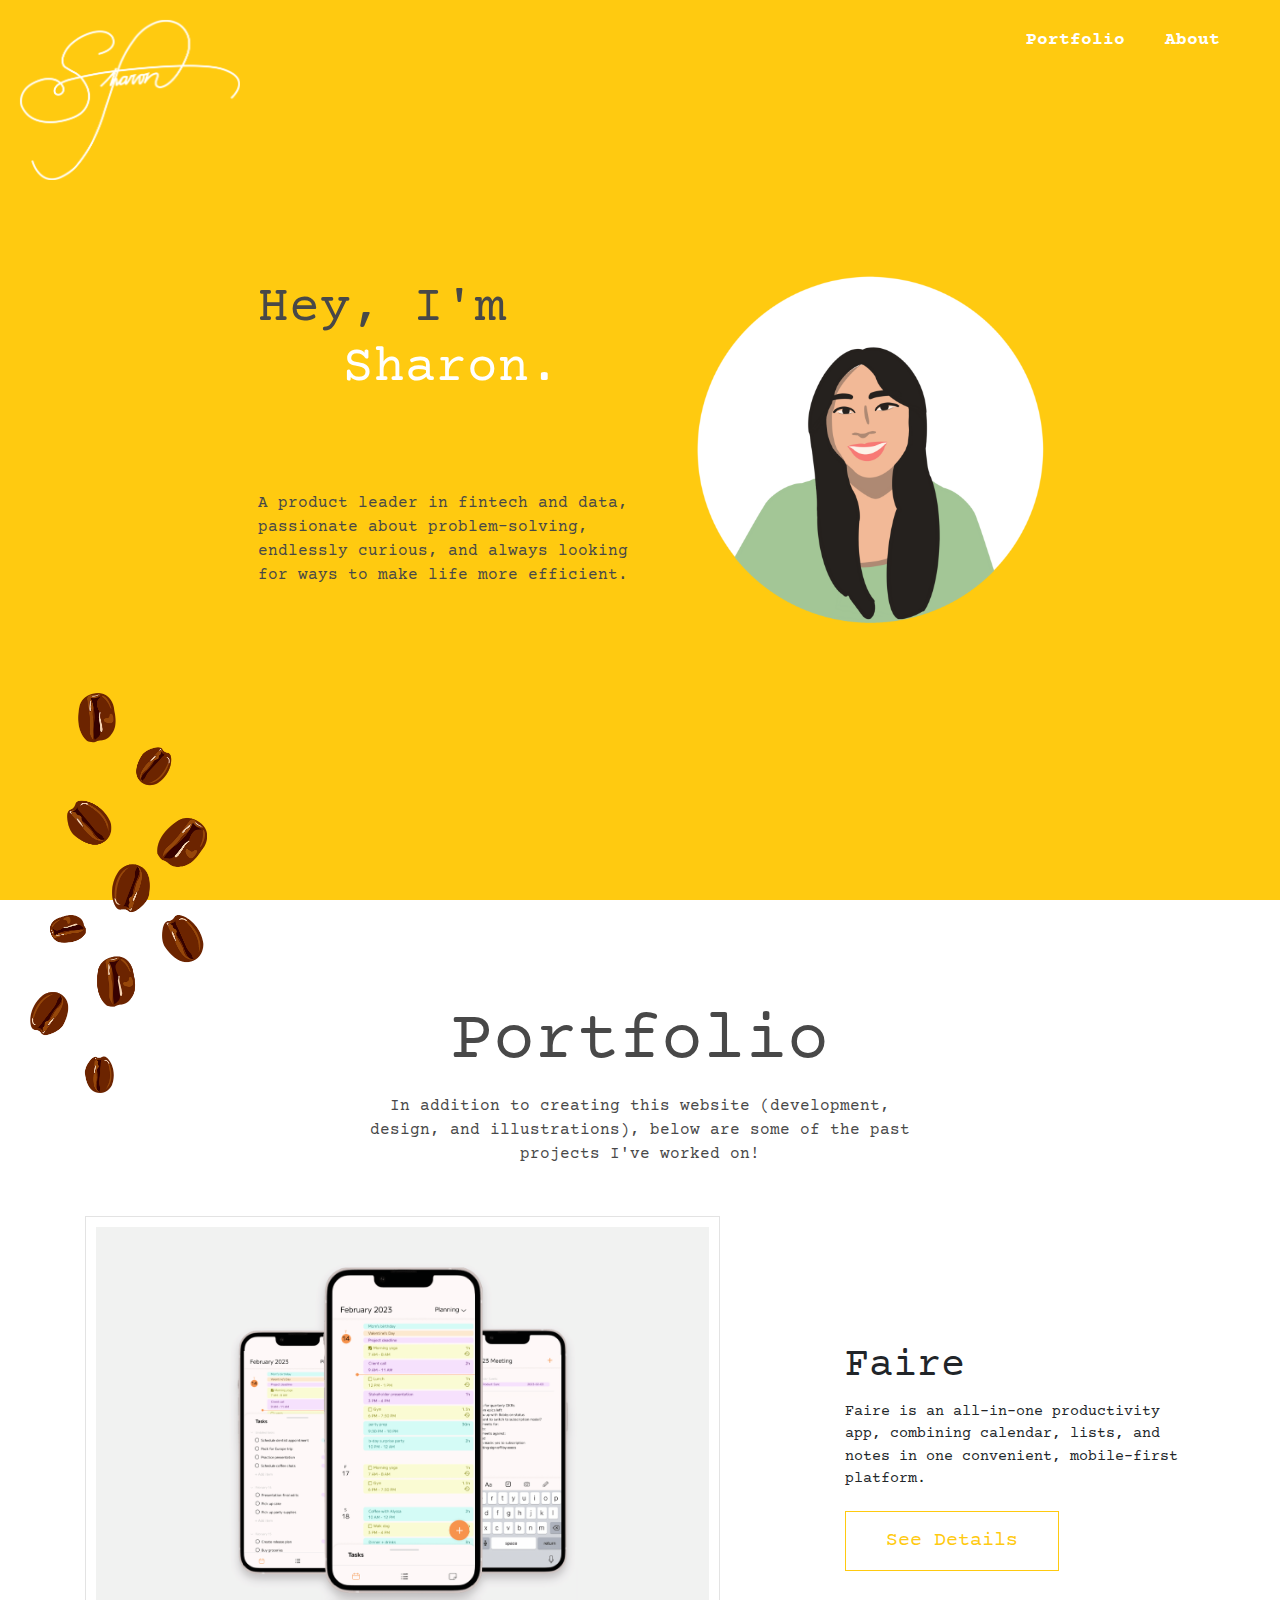
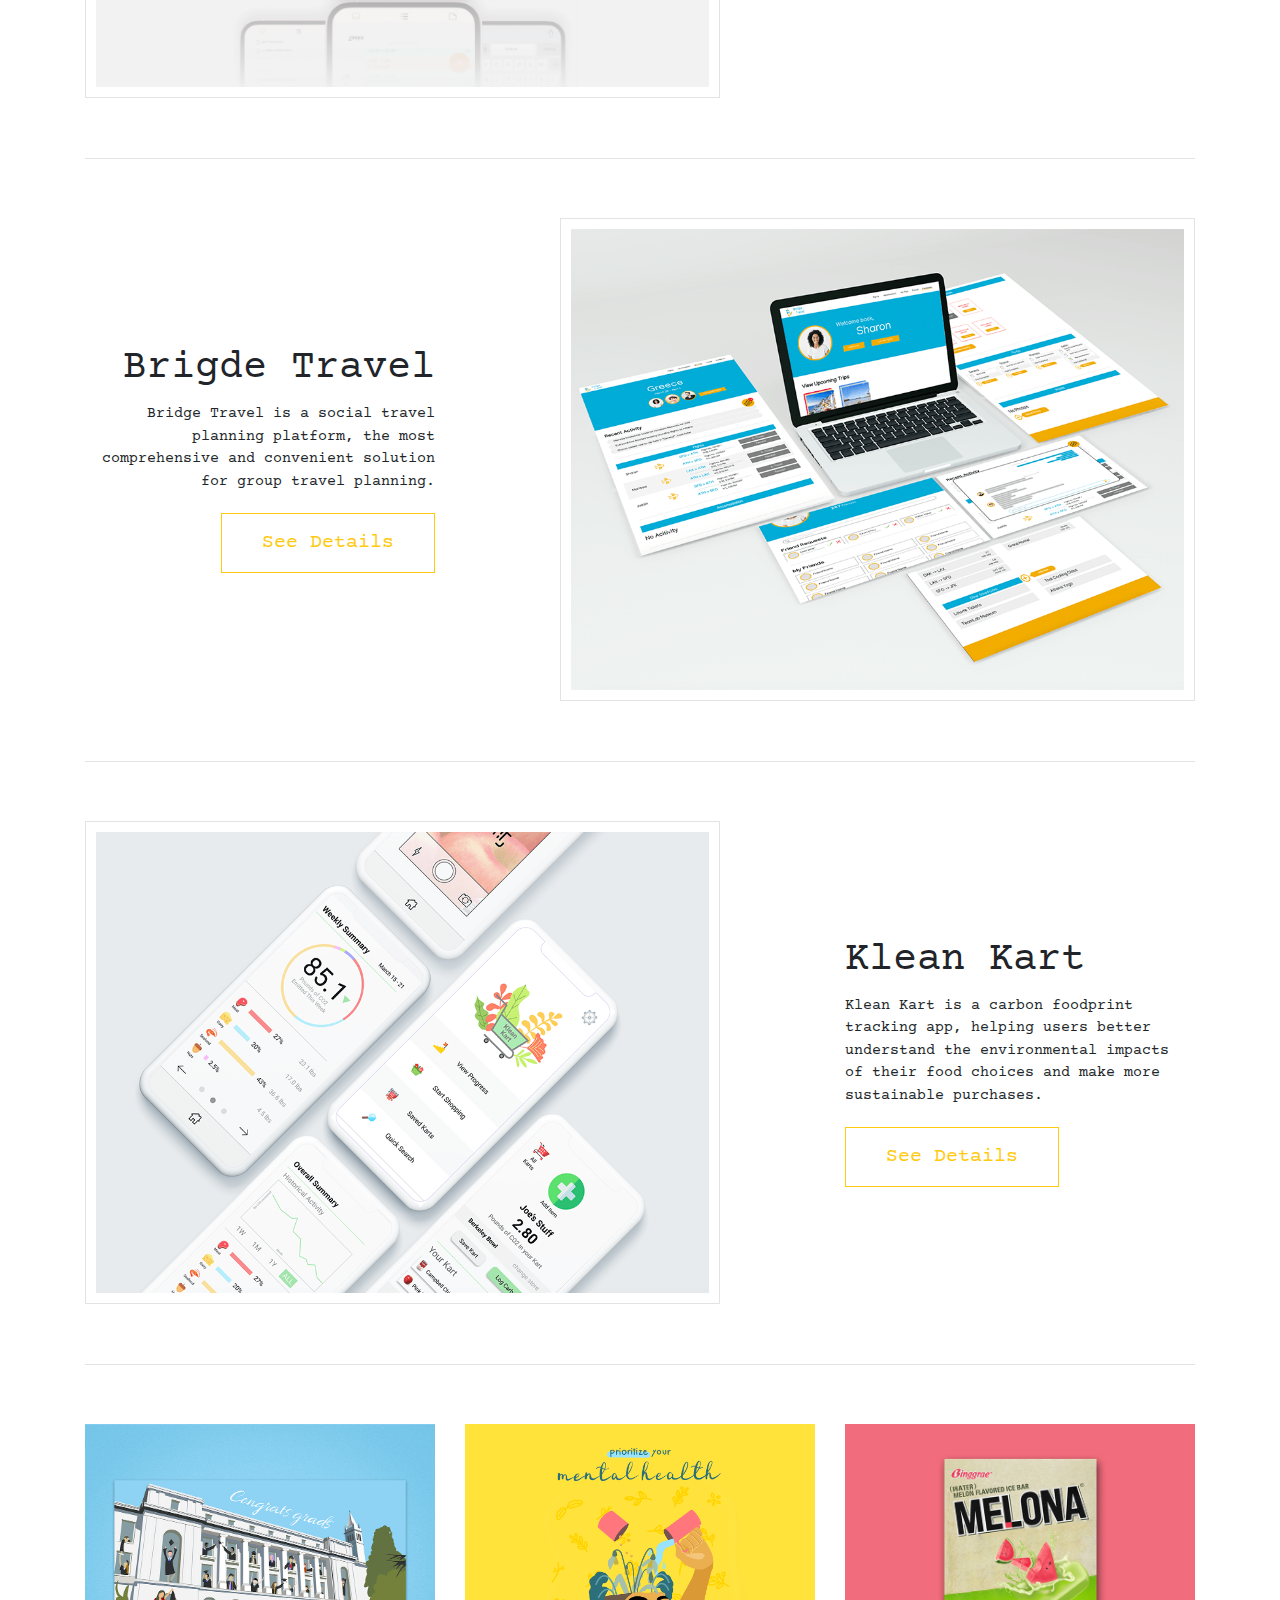
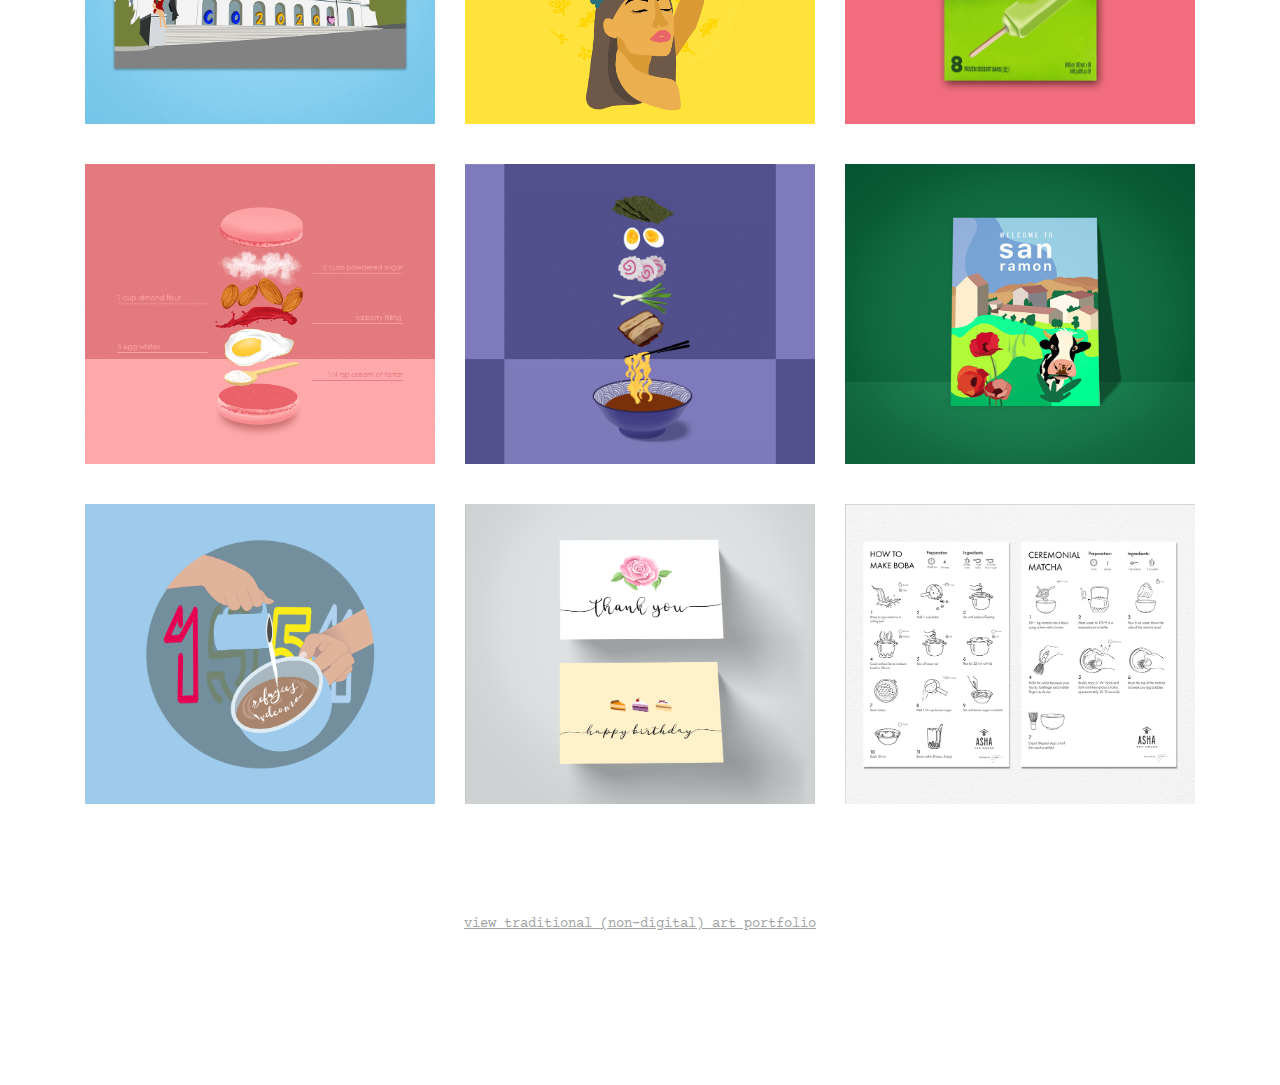
==== commit be05032d: "remove minimal design, remove blog from nav" ====
--- a/index.html
+++ b/index.html
@@ -41,7 +41,7 @@
           <a href = "./about.html" class = "nav-item nav-link"><h3 class = "nav" style="justify-content: center;"> <span class="underline--magical"> About </span> </h3></a>
           <div class="dropdown-divider"></div>
           <!-- <a href = "./blog.html" class = "nav-item nav-link active"><h3 class = "nav" style="justify-content: center;"> <span class="underline--magical"> Blog </span> </h3></a> -->
-          <a href = "https://medium.com/@marketmate" class = "nav-item nav-link active"><h3 class = "nav" style="justify-content: center;"> <span class="underline--magical"> Blog </span> </h3></a>
+          <!-- <a href = "https://medium.com/@marketmate" class = "nav-item nav-link active"><h3 class = "nav" style="justify-content: center;"> <span class="underline--magical"> Blog </span> </h3></a> -->
           <div class="dropdown-divider"></div>
         </div>
       </nav>
@@ -231,28 +231,15 @@
 
       <div class = "row">
         <div class = "col-lg-4 col-xs-12">
-          <img src = "./images/minimal.png" alt = "Typography design of the word MINIMAL." class = "graphics">
-        </div>
-        <div class = "col-lg-4 col-xs-12">
           <img src = "./images/_1951.png" alt = "Client graphic designed for 1951 Coffee Company." class = "graphics">
         </div>
         <div class = "col-lg-4 col-xs-12">
           <img src = "./images/cards.png" alt = "Designs for Thank You and Happy Birthday cards." class = "graphics">
         </div>
-      </div>
-
-      <div class = "row">
         <div class = "col-lg-4 col-xs-12">
           <img src = "./images/asha.png" alt = "Client work for Asha Tea House." class = "graphics">
         </div>
-        <!-- <div class = "col-lg-4 col-xs-12">
-          <img src = "./images/_1951.png" alt = "Client graphic designed for 1951 Coffee Company."  class = "graphics">
-        </div>
-        <div class = "col-lg-4 col-xs-12">
-          <img src = "./images/cards.png" alt = ""  class = "graphics">
-        </div> -->
-      </div>
-
+      </div>
 
     </div>
 
--- a/style.css
+++ b/style.css
@@ -35,9 +35,9 @@
     flex-direction: column-reverse;
     justify-content: center;
   }
-  /* .landingafter {
-    display: none !important;
-  } */
+  .landingafter {
+    
+  }
   /* .landingimage {
     height: 150px !important;
     padding: 0rem !important;
@@ -58,9 +58,10 @@
     flex-direction: column-reverse;
     justify-content: center;
   }
-  /* .landingafter {
-    display: none !important;
-  } */
+  .landingafter {
+    margin-top: 100px !important;
+    flex-shrink: 1;
+  }
   /* .landingimage {
     height: 100px !important;
     padding: 0rem !important;
@@ -123,11 +124,14 @@
 /* ~~~~~~~~~~~~~~~~~~~~~~~~ HOME PAGE !! ~~~~~~~~~~~~~~~~~~~~~~~~ */
 
 .landing {
-  height: 100%;
+  height: auto;
+  min-height: 100vh;
   display: flex;
   flex-direction: column;
   background-color: #FFCA10;
   overflow: hidden;
+  justify-content: center;
+  align-items: center;
 }
 
 .landingrow {
@@ -137,6 +141,7 @@
   gap: 20px;
   max-width: 100%;
   min-height: 100%;
+  height:fit-content;
   width: 100% !important;
   align-items: center !important;
   margin: 0 !important
